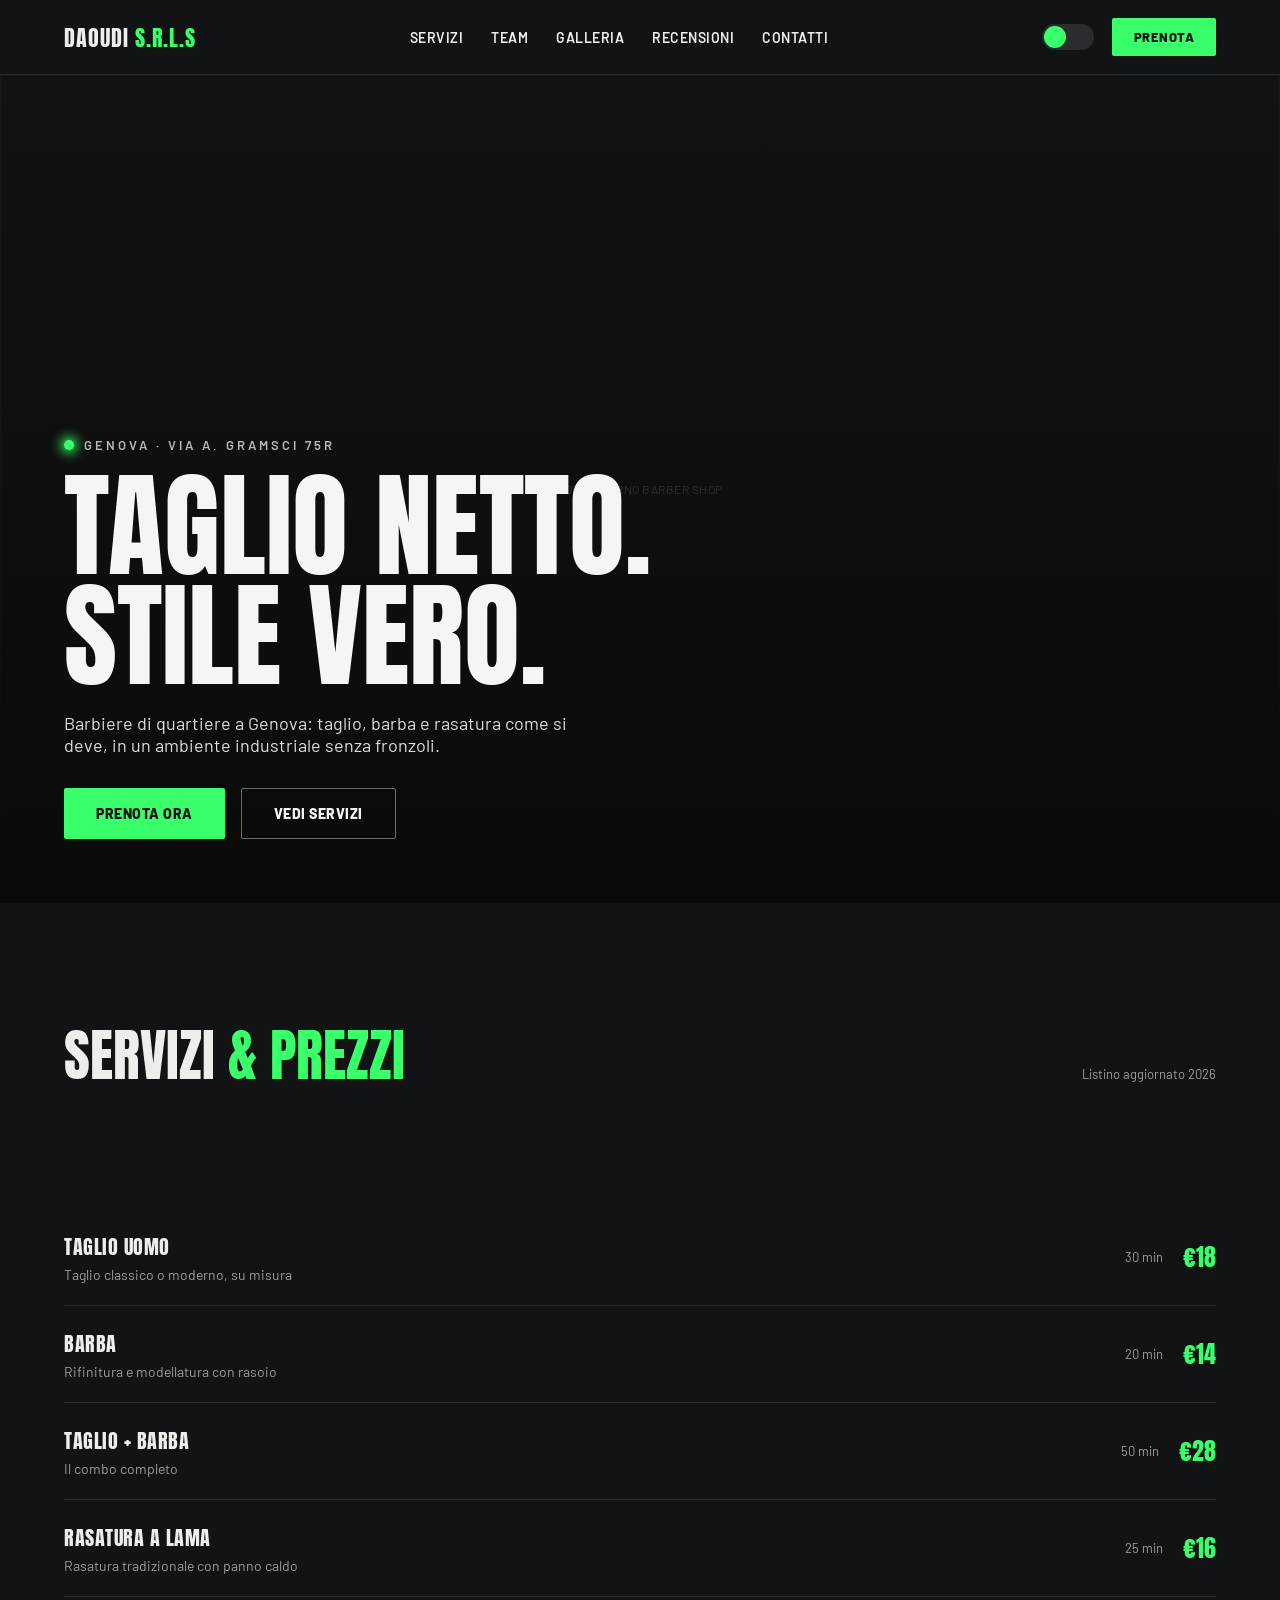
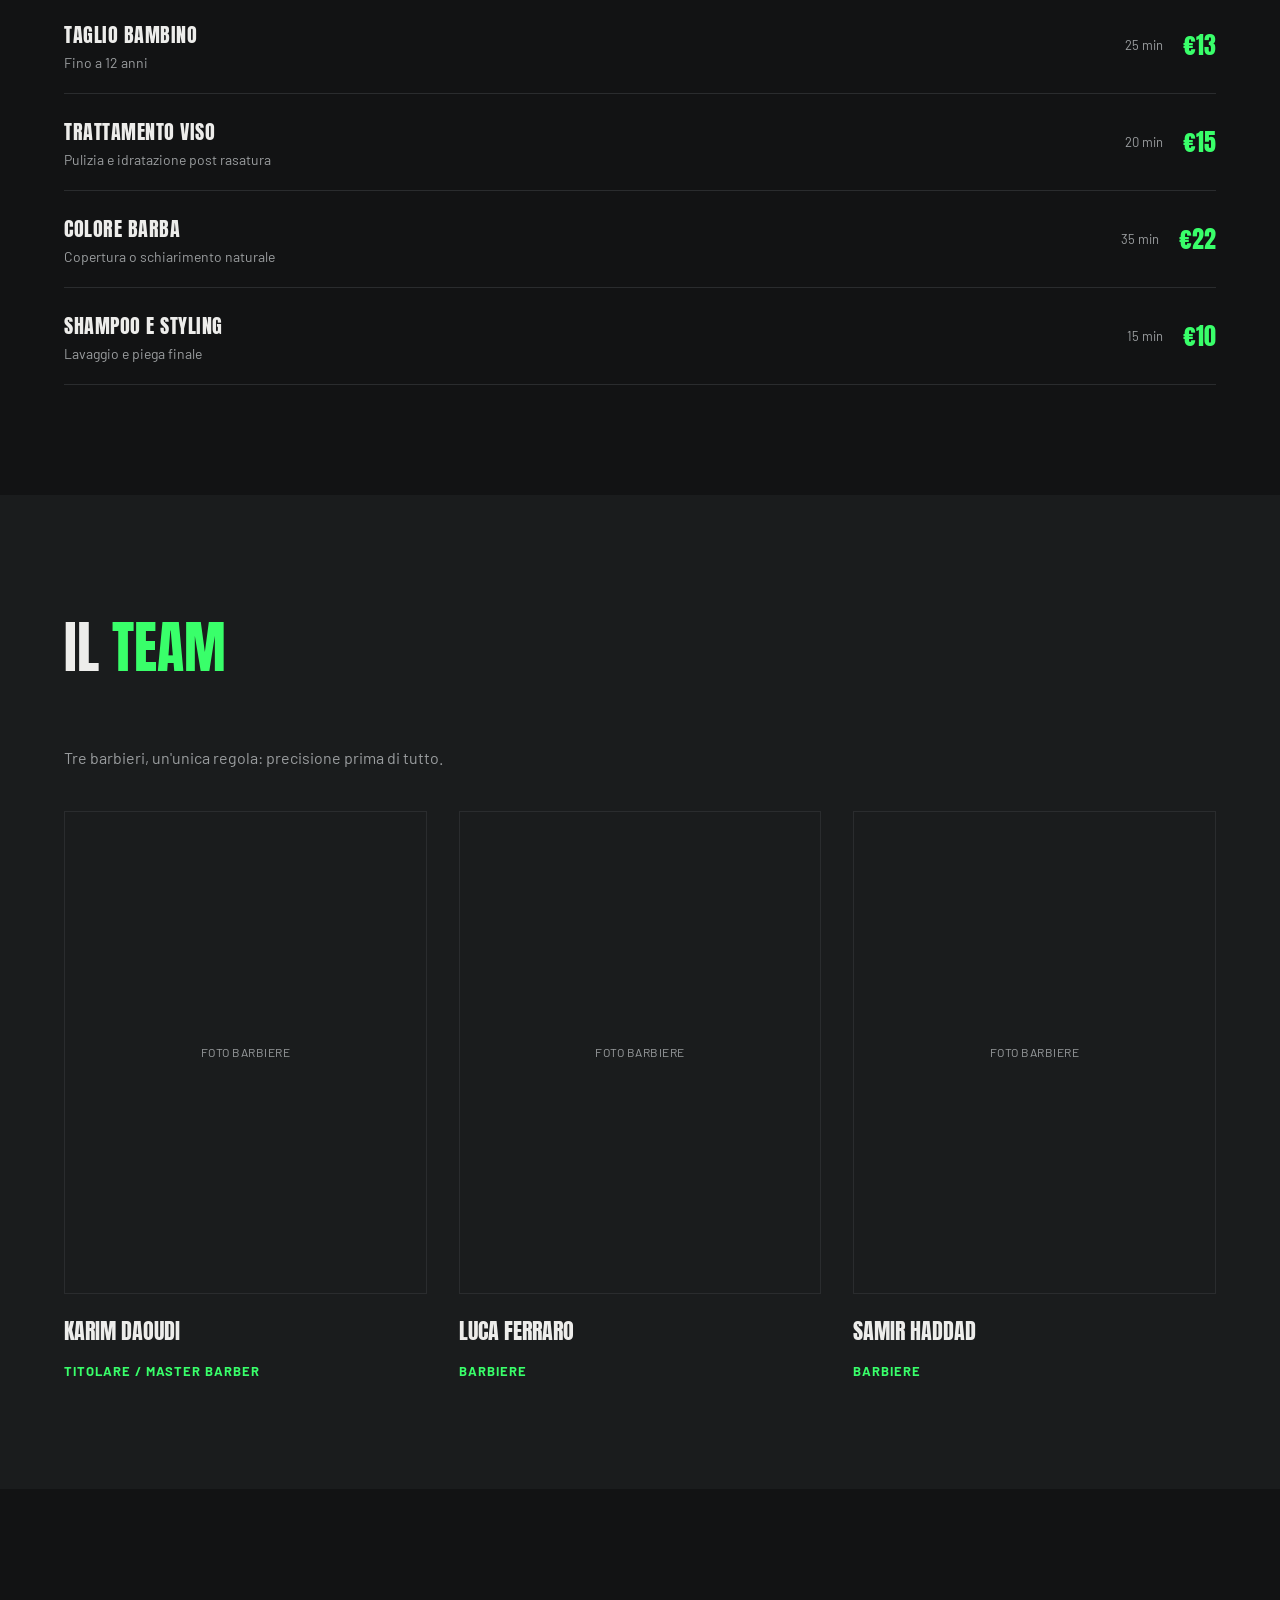
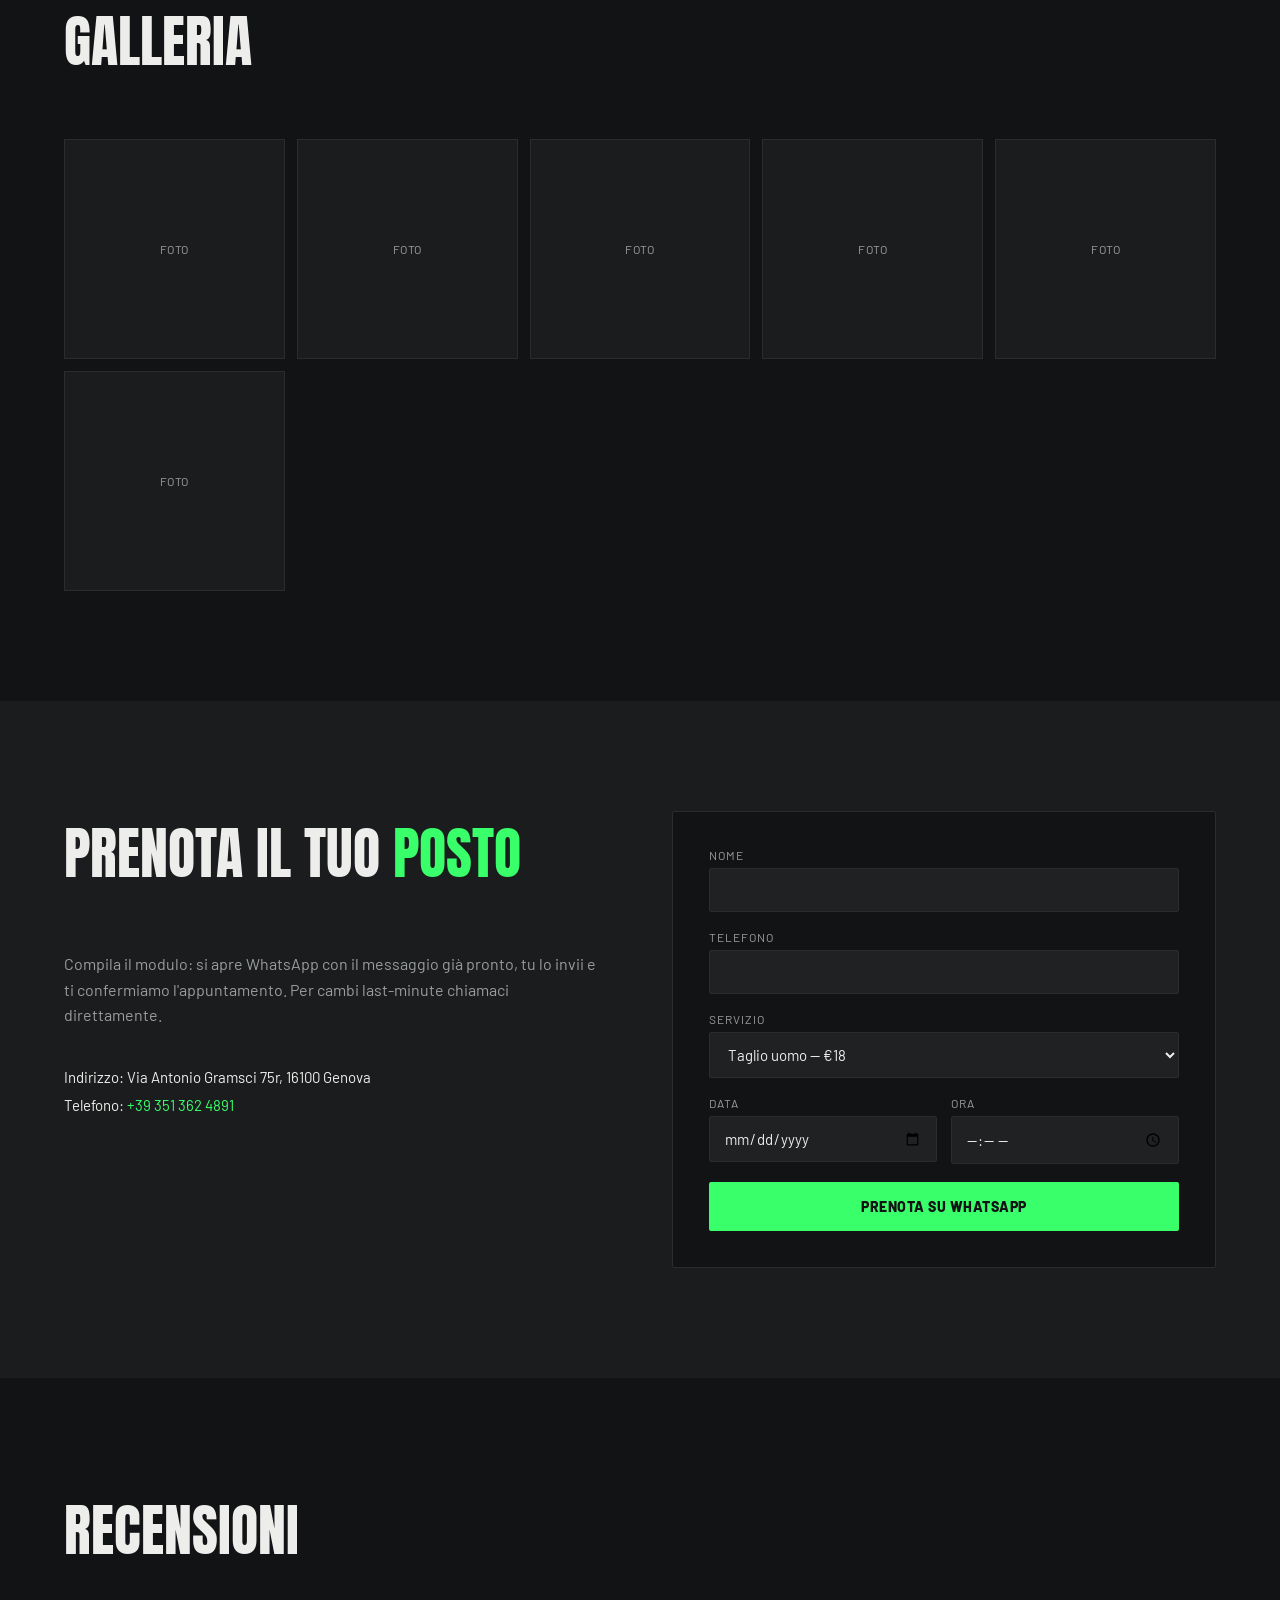
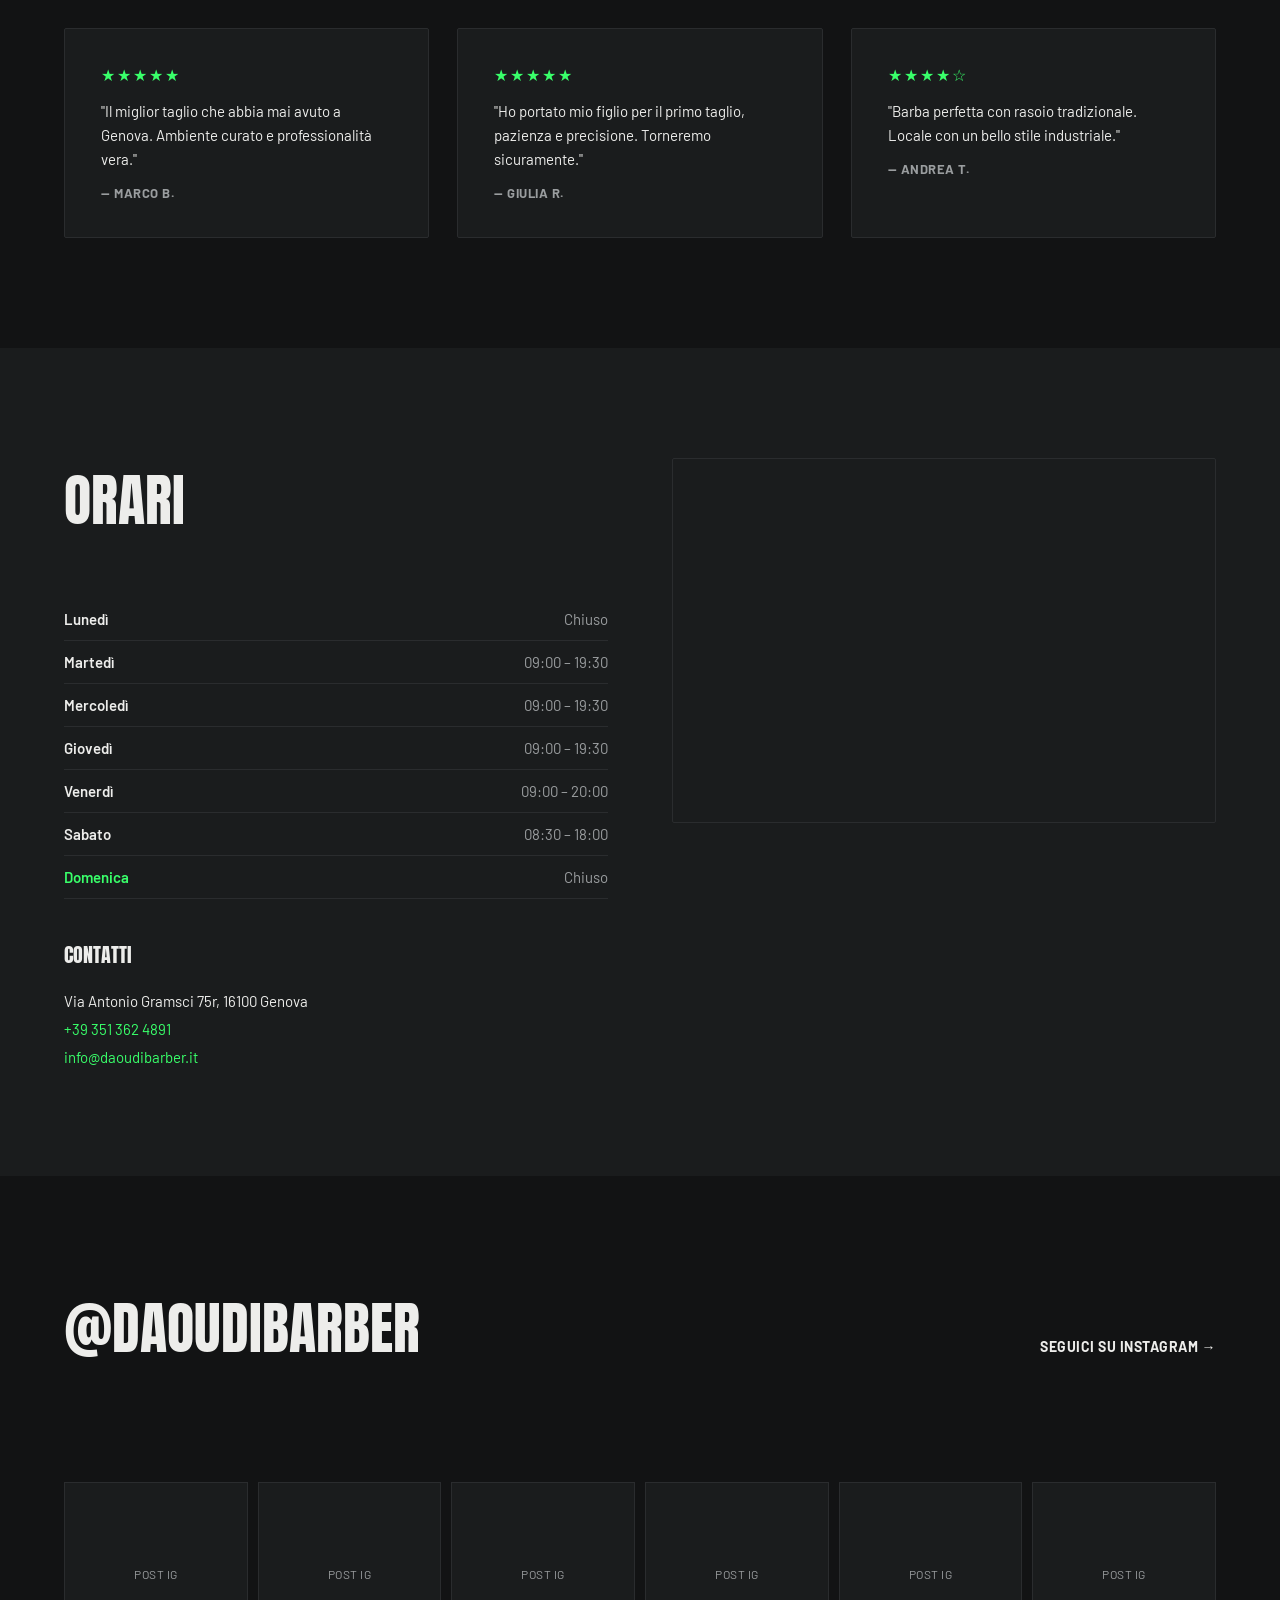
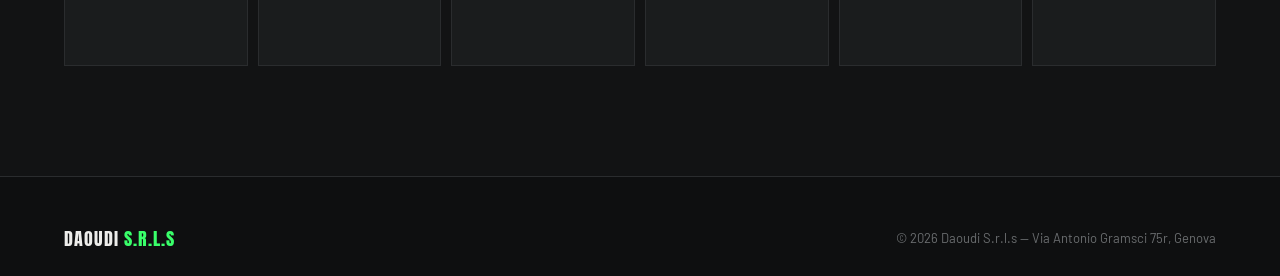
==== index.html @ 2a764360 "Initial commit: sito Daoudi Barber Shop Co-Authored-By: Claude Sonnet 5 <noreply@anthropic.com>" ====
<!DOCTYPE html>
<html lang="it" data-theme="dark">
<head>
  <meta charset="utf-8">
  <meta name="viewport" content="width=device-width, initial-scale=1">
  <title>Daoudi Barber Shop · Genova</title>
  <meta name="description" content="Barbiere a Genova, Via Antonio Gramsci 75r: taglio, barba e rasatura a lama. Prenota il tuo posto.">
  <link rel="preconnect" href="https://fonts.googleapis.com">
  <link rel="preconnect" href="https://fonts.gstatic.com" crossorigin>
  <link href="https://fonts.googleapis.com/css2?family=Anton&family=Barlow:wght@400;500;600;700;800&display=swap" rel="stylesheet">
  <link rel="stylesheet" href="style.css">
  <script>
    // Applica il tema salvato prima del render per evitare il flash
    try { var t = localStorage.getItem("daoudi-theme"); if (t) document.documentElement.dataset.theme = t; } catch (e) {}
  </script>
</head>
<body>

  <!-- NAV -->
  <header class="nav">
    <a href="#top" class="logo">DAOUDI <span>S.R.L.S</span></a>
    <nav class="nav-links" id="nav-links">
      <a href="#servizi">Servizi</a>
      <a href="#team">Team</a>
      <a href="#galleria">Galleria</a>
      <a href="#recensioni">Recensioni</a>
      <a href="#contatti">Contatti</a>
    </nav>
    <div class="nav-actions">
      <button class="theme-toggle" id="theme-toggle" type="button" aria-label="Cambia tema" title="Cambia tema"><span></span></button>
      <a href="#prenota" class="btn btn-accent btn-sm">Prenota</a>
      <button class="burger" id="burger" type="button" aria-label="Apri menu" aria-expanded="false"><span></span><span></span><span></span></button>
    </div>
  </header>

  <!-- HERO -->
  <section class="hero" id="top">
    <div class="ph hero-bg" data-label="Foto interno barber shop"><img src="img/hero.jpg" alt="Interno del barber shop" onerror="this.remove()"></div>
    <div class="hero-shade"></div>
    <div class="hero-content">
      <div class="hero-kicker"><i class="dot"></i><span>Genova · Via A. Gramsci 75r</span></div>
      <h1>Taglio netto.<br>Stile vero.</h1>
      <p>Barbiere di quartiere a Genova: taglio, barba e rasatura come si deve, in un ambiente industriale senza fronzoli.</p>
      <div class="hero-cta">
        <a href="#prenota" class="btn btn-accent">Prenota ora</a>
        <a href="#servizi" class="btn btn-ghost">Vedi servizi</a>
      </div>
    </div>
  </section>

  <!-- SERVIZI -->
  <section id="servizi" class="section">
    <div class="section-head">
      <h2>Servizi <span>&amp; Prezzi</span></h2>
      <span class="muted small">Listino aggiornato 2026</span>
    </div>
    <ul class="services" id="services">
      <li><div><h3>Taglio uomo</h3><p>Taglio classico o moderno, su misura</p></div><div class="svc-meta"><span>30 min</span><strong>€18</strong></div></li>
      <li><div><h3>Barba</h3><p>Rifinitura e modellatura con rasoio</p></div><div class="svc-meta"><span>20 min</span><strong>€14</strong></div></li>
      <li><div><h3>Taglio + Barba</h3><p>Il combo completo</p></div><div class="svc-meta"><span>50 min</span><strong>€28</strong></div></li>
      <li><div><h3>Rasatura a lama</h3><p>Rasatura tradizionale con panno caldo</p></div><div class="svc-meta"><span>25 min</span><strong>€16</strong></div></li>
      <li><div><h3>Taglio bambino</h3><p>Fino a 12 anni</p></div><div class="svc-meta"><span>25 min</span><strong>€13</strong></div></li>
      <li><div><h3>Trattamento viso</h3><p>Pulizia e idratazione post rasatura</p></div><div class="svc-meta"><span>20 min</span><strong>€15</strong></div></li>
      <li><div><h3>Colore barba</h3><p>Copertura o schiarimento naturale</p></div><div class="svc-meta"><span>35 min</span><strong>€22</strong></div></li>
      <li><div><h3>Shampoo e styling</h3><p>Lavaggio e piega finale</p></div><div class="svc-meta"><span>15 min</span><strong>€10</strong></div></li>
    </ul>
  </section>

  <!-- TEAM -->
  <section id="team" class="section alt">
    <h2>Il <span>Team</span></h2>
    <p class="lead">Tre barbieri, un'unica regola: precisione prima di tutto.</p>
    <div class="team">
      <article>
        <div class="ph portrait" data-label="Foto barbiere"><img src="img/team-1.jpg" alt="Karim Daoudi" onerror="this.remove()"></div>
        <h3>Karim Daoudi</h3><span class="role">Titolare / Master Barber</span>
      </article>
      <article>
        <div class="ph portrait" data-label="Foto barbiere"><img src="img/team-2.jpg" alt="Luca Ferraro" onerror="this.remove()"></div>
        <h3>Luca Ferraro</h3><span class="role">Barbiere</span>
      </article>
      <article>
        <div class="ph portrait" data-label="Foto barbiere"><img src="img/team-3.jpg" alt="Samir Haddad" onerror="this.remove()"></div>
        <h3>Samir Haddad</h3><span class="role">Barbiere</span>
      </article>
    </div>
  </section>

  <!-- GALLERIA -->
  <section id="galleria" class="section">
    <h2>Galleria</h2>
    <div class="gallery">
      <div class="ph" data-label="Foto"><img src="img/gal-1.jpg" alt="" loading="lazy" onerror="this.remove()"></div>
      <div class="ph" data-label="Foto"><img src="img/gal-2.jpg" alt="" loading="lazy" onerror="this.remove()"></div>
      <div class="ph" data-label="Foto"><img src="img/gal-3.jpg" alt="" loading="lazy" onerror="this.remove()"></div>
      <div class="ph" data-label="Foto"><img src="img/gal-4.jpg" alt="" loading="lazy" onerror="this.remove()"></div>
      <div class="ph" data-label="Foto"><img src="img/gal-5.jpg" alt="" loading="lazy" onerror="this.remove()"></div>
      <div class="ph" data-label="Foto"><img src="img/gal-6.jpg" alt="" loading="lazy" onerror="this.remove()"></div>
    </div>
  </section>

  <!-- PRENOTAZIONE -->
  <section id="prenota" class="section alt">
    <div class="split">
      <div>
        <h2>Prenota il tuo <span>posto</span></h2>
        <p class="lead">Compila il modulo: si apre WhatsApp con il messaggio già pronto, tu lo invii e ti confermiamo l'appuntamento. Per cambi last-minute chiamaci direttamente.</p>
        <div class="contact-lines">
          <div>Indirizzo: Via Antonio Gramsci 75r, 16100 Genova</div>
          <div>Telefono: <a href="tel:+393513624891">+39 351 362 4891</a></div>
        </div>
      </div>
      <form class="card form" id="booking-form" novalidate>
        <label>Nome<input name="name" autocomplete="name" required></label>
        <label>Telefono<input name="phone" type="tel" autocomplete="tel" required></label>
        <label>Servizio
          <select name="service" id="service-select"></select>
        </label>
        <div class="row2">
          <label>Data<input name="date" type="date" required></label>
          <label>Ora<input name="time" type="time" min="08:30" max="20:00" step="900" required></label>
        </div>
        <p class="form-error" id="form-error" role="alert" hidden></p>
        <button type="submit" class="btn btn-accent">Prenota su WhatsApp</button>
      </form>
      <div class="card confirm" id="booking-done" hidden>
        <h3>Quasi fatto!</h3>
        <p id="booking-summary"></p>
        <button type="button" class="btn btn-ghost" id="booking-reset">Nuova prenotazione</button>
      </div>
    </div>
  </section>

  <!-- RECENSIONI -->
  <section id="recensioni" class="section">
    <h2>Recensioni</h2>
    <div class="reviews">
      <figure class="card">
        <div class="stars" aria-label="5 stelle su 5">★★★★★</div>
        <blockquote>"Il miglior taglio che abbia mai avuto a Genova. Ambiente curato e professionalità vera."</blockquote>
        <figcaption>— Marco B.</figcaption>
      </figure>
      <figure class="card">
        <div class="stars" aria-label="5 stelle su 5">★★★★★</div>
        <blockquote>"Ho portato mio figlio per il primo taglio, pazienza e precisione. Torneremo sicuramente."</blockquote>
        <figcaption>— Giulia R.</figcaption>
      </figure>
      <figure class="card">
        <div class="stars" aria-label="4 stelle su 5">★★★★☆</div>
        <blockquote>"Barba perfetta con rasoio tradizionale. Locale con un bello stile industriale."</blockquote>
        <figcaption>— Andrea T.</figcaption>
      </figure>
    </div>
  </section>

  <!-- ORARI E CONTATTI -->
  <section id="contatti" class="section alt split">
    <div>
      <h2>Orari</h2>
      <ul class="hours" id="hours">
        <li data-day="1"><span>Lunedì</span><span>Chiuso</span></li>
        <li data-day="2"><span>Martedì</span><span>09:00 – 19:30</span></li>
        <li data-day="3"><span>Mercoledì</span><span>09:00 – 19:30</span></li>
        <li data-day="4"><span>Giovedì</span><span>09:00 – 19:30</span></li>
        <li data-day="5"><span>Venerdì</span><span>09:00 – 20:00</span></li>
        <li data-day="6"><span>Sabato</span><span>08:30 – 18:00</span></li>
        <li data-day="0"><span>Domenica</span><span>Chiuso</span></li>
      </ul>
      <div class="contact-lines">
        <h3>Contatti</h3>
        <div>Via Antonio Gramsci 75r, 16100 Genova</div>
        <div><a href="tel:+393513624891">+39 351 362 4891</a></div>
        <div><a href="mailto:info@daoudibarber.it">info@daoudibarber.it</a></div>
      </div>
    </div>
    <div class="map">
      <iframe title="Mappa Daoudi Barber Shop" loading="lazy" referrerpolicy="no-referrer-when-downgrade"
        src="https://www.google.com/maps?q=Via+Antonio+Gramsci+75r,+16126+Genova&output=embed"></iframe>
    </div>
  </section>

  <!-- INSTAGRAM -->
  <section class="section">
    <div class="section-head">
      <h2>@daoudibarber</h2>
      <a href="https://www.instagram.com/daoudibarber/" target="_blank" rel="noopener" class="link-strong">Seguici su Instagram →</a>
    </div>
    <div class="ig">
      <div class="ph" data-label="Post IG"><img src="img/ig-1.jpg" alt="" loading="lazy" onerror="this.remove()"></div>
      <div class="ph" data-label="Post IG"><img src="img/ig-2.jpg" alt="" loading="lazy" onerror="this.remove()"></div>
      <div class="ph" data-label="Post IG"><img src="img/ig-3.jpg" alt="" loading="lazy" onerror="this.remove()"></div>
      <div class="ph" data-label="Post IG"><img src="img/ig-4.jpg" alt="" loading="lazy" onerror="this.remove()"></div>
      <div class="ph" data-label="Post IG"><img src="img/ig-5.jpg" alt="" loading="lazy" onerror="this.remove()"></div>
      <div class="ph" data-label="Post IG"><img src="img/ig-6.jpg" alt="" loading="lazy" onerror="this.remove()"></div>
    </div>
  </section>

  <!-- FOOTER -->
  <footer class="footer">
    <div class="logo">DAOUDI <span>S.R.L.S</span></div>
    <div class="small">© <span id="year">2026</span> Daoudi S.r.l.s — Via Antonio Gramsci 75r, Genova</div>
  </footer>

  <a href="#prenota" class="fab btn btn-accent" id="fab">Prenota</a>

  <script src="script.js"></script>
</body>
</html>
---- style.css ----
/* ===== Theme tokens ===== */
:root,
:root[data-theme="dark"] {
  --bg:#121314; --bg-alt:#1a1c1d; --text:#ededeb; --muted:#9a9d9f;
  --border:#2a2c2e; --input-bg:#1f2123;
  --accent:#39ff6a; --accent-text:#39ff6a; --accent-ink:#121314;
  --font-head:'Anton',sans-serif; --font-head-weight:400; --radius:2px;
  --hero-text:#f5f5f3; --hero-muted:#dcdcda;
}
:root[data-theme="light"] {
  --bg:#f2f1ee; --bg-alt:#e8e6e1; --text:#1c1d1e; --muted:#5c5f61;
  --border:#d6d3cd; --input-bg:#ffffff;
  --accent:#39ff6a; --accent-text:#1f8f41; --accent-ink:#ffffff;
}

* { box-sizing:border-box; }
html { scroll-behavior:smooth; }
body {
  margin:0; background:var(--bg); color:var(--text);
  font-family:'Barlow',sans-serif; transition:background .2s,color .2s;
}
a { color:var(--accent-text); text-decoration:none; }
a:hover { color:#7fffa8; }
h1,h2,h3 { font-family:var(--font-head); font-weight:var(--font-head-weight); text-transform:uppercase; margin:0; }
img { max-width:100%; display:block; }
input, textarea, select, button { font-family:'Barlow',sans-serif; }

.muted { color:var(--muted); }
.small { font-size:13px; }
.lead { color:var(--muted); font-size:16px; line-height:1.6; max-width:560px; margin:0 0 40px; }

@keyframes flicker { 0%,19%,21%,23%,25%,54%,56%,100% { opacity:1; } 20%,24%,55% { opacity:.4; } }

/* ===== Buttons ===== */
.btn {
  display:inline-flex; align-items:center; justify-content:center; gap:8px;
  font-weight:800; text-transform:uppercase; font-size:14px; letter-spacing:.5px;
  padding:16px 32px; border-radius:var(--radius); border:none; cursor:pointer;
  transition:transform .12s ease, opacity .12s ease;
}
.btn:active { transform:scale(.97); }
.btn-accent { background:var(--accent); color:var(--accent-ink); }
.btn-accent:hover { color:var(--accent-ink); opacity:.88; }
.btn-ghost { border:1px solid #6a6d6f; color:var(--hero-text); background:transparent; }
[data-theme="light"] .btn-ghost { color:var(--text); border-color:#9a9794; }
.btn-sm { padding:11px 22px; font-size:13px; }

/* ===== Placeholder image blocks ===== */
.ph {
  position:relative; width:100%; height:100%; background:var(--bg-alt);
  border:1px solid var(--border); overflow:hidden;
  display:flex; align-items:center; justify-content:center;
}
.ph::before {
  content:attr(data-label); color:var(--muted); font-size:12px;
  text-transform:uppercase; letter-spacing:.5px; text-align:center; padding:0 10px;
}
.ph img { position:absolute; inset:0; width:100%; height:100%; object-fit:cover; }
.ph img:not([src]), .ph img[src=""] { display:none; }

/* ===== Nav ===== */
.nav {
  position:sticky; top:0; z-index:50; display:flex; align-items:center;
  justify-content:space-between; gap:20px; padding:18px 5%;
  background:var(--bg); border-bottom:1px solid var(--border);
}
.logo { font-family:var(--font-head); font-weight:var(--font-head-weight); font-size:22px; letter-spacing:1px; color:var(--text); }
.logo span { color:var(--accent-text); }
.nav-links { display:flex; gap:28px; align-items:center; }
.nav-links a { color:var(--text); font-size:14px; font-weight:600; text-transform:uppercase; letter-spacing:.5px; }
.nav-actions { display:flex; align-items:center; gap:18px; }

.theme-toggle {
  width:52px; height:26px; border-radius:13px; background:var(--border);
  position:relative; border:none; cursor:pointer; padding:0; flex:none;
}
.theme-toggle span {
  position:absolute; top:2px; left:2px; width:22px; height:22px; border-radius:50%;
  background:var(--accent); transition:left .15s;
}
[data-theme="light"] .theme-toggle span { left:28px; }

.burger { display:none; flex-direction:column; justify-content:center; gap:5px; width:30px; height:30px; background:none; border:none; cursor:pointer; padding:0; }
.burger span { display:block; height:2px; background:var(--text); border-radius:1px; transition:transform .2s, opacity .2s; }

/* ===== Hero ===== */
.hero { position:relative; width:100%; height:92vh; min-height:560px; }
.hero-bg { position:absolute; inset:0; }
.hero-shade {
  position:absolute; inset:0; pointer-events:none;
  background:linear-gradient(180deg, rgba(10,10,10,.55) 0%, rgba(10,10,10,.85) 75%, rgba(10,10,10,1) 100%);
}
[data-theme="light"] .hero-shade {
  background:linear-gradient(180deg, rgba(20,20,18,.35) 0%, rgba(20,20,18,.75) 75%, rgba(20,20,18,.95) 100%);
}
.hero-content {
  position:absolute; inset:0; display:flex; flex-direction:column; justify-content:flex-end;
  padding:0 5% 64px;
}
.hero-kicker { display:flex; align-items:center; gap:10px; margin-bottom:18px; }
.hero-kicker .dot { width:10px; height:10px; background:var(--accent); border-radius:50%; box-shadow:0 0 12px 3px var(--accent); }
.hero-kicker span { text-transform:uppercase; letter-spacing:3px; font-size:13px; color:#b8bab9; font-weight:600; }
.hero h1 {
  font-size:clamp(40px,9vw,120px); line-height:.95; color:var(--hero-text);
  animation:flicker 6s infinite; max-width:900px;
}
.hero p { max-width:520px; font-size:18px; color:var(--hero-muted); margin:22px 0 0; }
.hero-cta { display:flex; gap:16px; margin-top:32px; flex-wrap:wrap; }

/* ===== Sections ===== */
.section { padding:110px 5%; background:var(--bg); }
.section.alt { background:var(--bg-alt); }
.section-head { display:flex; align-items:baseline; justify-content:space-between; flex-wrap:wrap; gap:16px; margin-bottom:56px; }
.section h2 { font-size:clamp(32px,5vw,56px); margin:0 0 56px; }
.section h2 span, .section-head h2 span { color:var(--accent-text); }

/* ===== Services ===== */
.services { list-style:none; margin:0; padding:0; }
.services li { display:flex; align-items:center; justify-content:space-between; gap:20px; padding:22px 0; border-bottom:1px solid var(--border); }
.services h3 { font-size:20px; letter-spacing:.5px; margin:0 0 4px; }
.services p { color:var(--muted); font-size:14px; margin:0; }
.svc-meta { display:flex; align-items:center; gap:20px; white-space:nowrap; }
.svc-meta span { color:var(--muted); font-size:13px; }
.svc-meta strong { font-family:var(--font-head); font-weight:var(--font-head-weight); font-size:24px; color:var(--accent-text); }

/* ===== Team ===== */
.team { display:grid; grid-template-columns:repeat(auto-fit,minmax(240px,1fr)); gap:32px; }
.team article { display:flex; flex-direction:column; gap:16px; }
.portrait { aspect-ratio:3/4; }
.team h3 { font-size:22px; margin-top:4px; }
.role { color:var(--accent-text); font-size:13px; text-transform:uppercase; letter-spacing:1px; font-weight:700; }

/* ===== Gallery / Instagram ===== */
.gallery { display:grid; grid-template-columns:repeat(auto-fit,minmax(200px,1fr)); grid-auto-rows:220px; gap:12px; }
.ig { display:grid; grid-template-columns:repeat(auto-fit,minmax(130px,1fr)); gap:10px; }
.ig .ph { aspect-ratio:1/1; }
.link-strong { font-size:14px; font-weight:700; text-transform:uppercase; letter-spacing:.5px; color:var(--text); }
.link-strong:hover { color:var(--accent-text); }

/* ===== Booking / split layout ===== */
.split { display:grid; grid-template-columns:repeat(auto-fit,minmax(300px,1fr)); gap:64px; align-items:start; }
.card { background:var(--bg); padding:36px; border:1px solid var(--border); border-radius:var(--radius); }
.form { display:flex; flex-direction:column; gap:18px; }
.form label { display:flex; flex-direction:column; gap:6px; font-size:12px; text-transform:uppercase; letter-spacing:1px; color:var(--muted); }
.form input, .form select {
  background:var(--input-bg); border:1px solid var(--border); color:var(--text);
  padding:12px 14px; border-radius:var(--radius); font-size:15px;
}
.row2 { display:grid; grid-template-columns:1fr 1fr; gap:14px; }
.form-error { color:#ff6a6a; font-size:13px; margin:0; }
.confirm h3 { font-size:26px; color:var(--accent-text); margin-bottom:14px; }
.confirm p { color:var(--text); font-size:15px; line-height:1.6; margin:0 0 20px; }
.contact-lines { margin-top:40px; display:flex; flex-direction:column; gap:10px; font-size:15px; }
.contact-lines h3 { font-size:20px; margin-bottom:12px; }

/* ===== Reviews ===== */
.reviews { display:grid; grid-template-columns:repeat(auto-fit,minmax(280px,1fr)); gap:28px; }
.reviews .card { background:var(--bg-alt); display:flex; flex-direction:column; gap:14px; margin:0; }
.stars { color:var(--accent-text); font-size:16px; letter-spacing:2px; }
.reviews blockquote { color:var(--text); font-size:15px; line-height:1.6; margin:0; }
.reviews figcaption { font-size:13px; font-weight:700; text-transform:uppercase; letter-spacing:.5px; color:var(--muted); }

/* ===== Hours / map ===== */
.hours { list-style:none; margin:0 0 36px; padding:0; }
.hours li { display:flex; justify-content:space-between; align-items:center; padding:12px 0; border-bottom:1px solid var(--border); font-size:15px; gap:14px; }
.hours li > span:first-child { font-weight:600; white-space:nowrap; }
.hours li > span:last-child { color:var(--muted); }
.hours li.today { color:var(--accent-text); }
.hours li.today > span:first-child { color:var(--accent-text); }
.map { min-height:360px; border:1px solid var(--border); border-radius:var(--radius); overflow:hidden; }
.map iframe { width:100%; height:100%; min-height:360px; border:0; filter: var(--map-filter, none); }
[data-theme="dark"] .map iframe { filter:invert(0.92) hue-rotate(180deg) brightness(0.95) contrast(0.9); }

/* ===== Footer ===== */
.footer {
  padding:48px 5% 24px; background:#0e0f10; border-top:1px solid #2a2c2e;
  display:flex; justify-content:space-between; flex-wrap:wrap; gap:16px; align-items:center;
}
.footer .logo { color:#ededeb; font-size:18px; }
.footer .logo span { color:var(--accent); }
.footer .small { color:#6a6d6f; }

/* ===== Floating CTA (mobile) ===== */
.fab { position:fixed; right:18px; bottom:18px; z-index:60; display:none; padding:14px 22px; box-shadow:0 8px 24px rgba(0,0,0,.35); }

/* ===== Responsive ===== */
@media (max-width:860px) {
  .nav-links {
    position:fixed; top:64px; left:0; right:0; background:var(--bg);
    border-bottom:1px solid var(--border); flex-direction:column; align-items:flex-start;
    gap:0; padding:8px 5% 16px; transform:translateY(-8px); opacity:0; pointer-events:none;
    transition:opacity .15s ease, transform .15s ease;
  }
  .nav-links a { padding:12px 0; width:100%; }
  .nav-links.open { opacity:1; transform:translateY(0); pointer-events:auto; }
  .burger { display:flex; }
  .nav-actions .btn-sm { display:none; }
  .fab { display:inline-flex; }
}
@media (max-width:640px) {
  .row2 { grid-template-columns:1fr; }
  .section { padding:72px 6%; }
  .hero { height:86vh; }
}
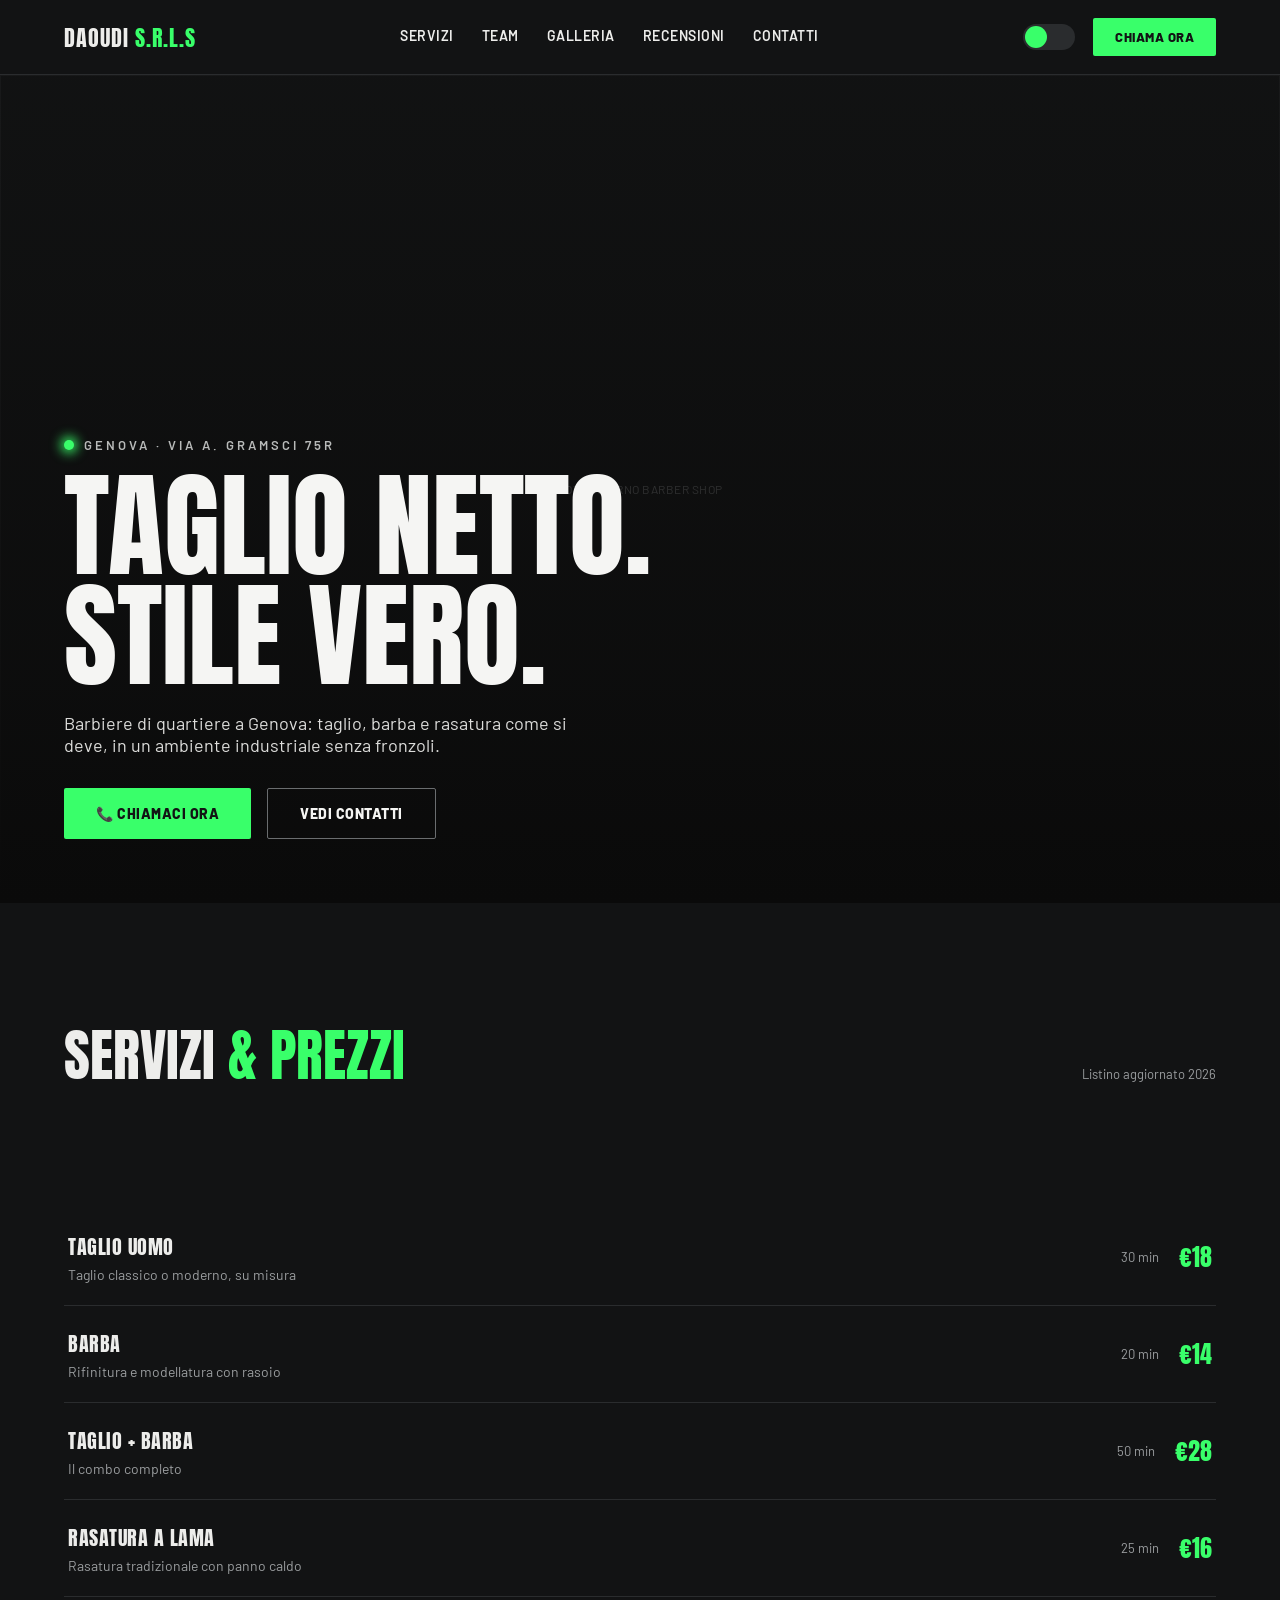
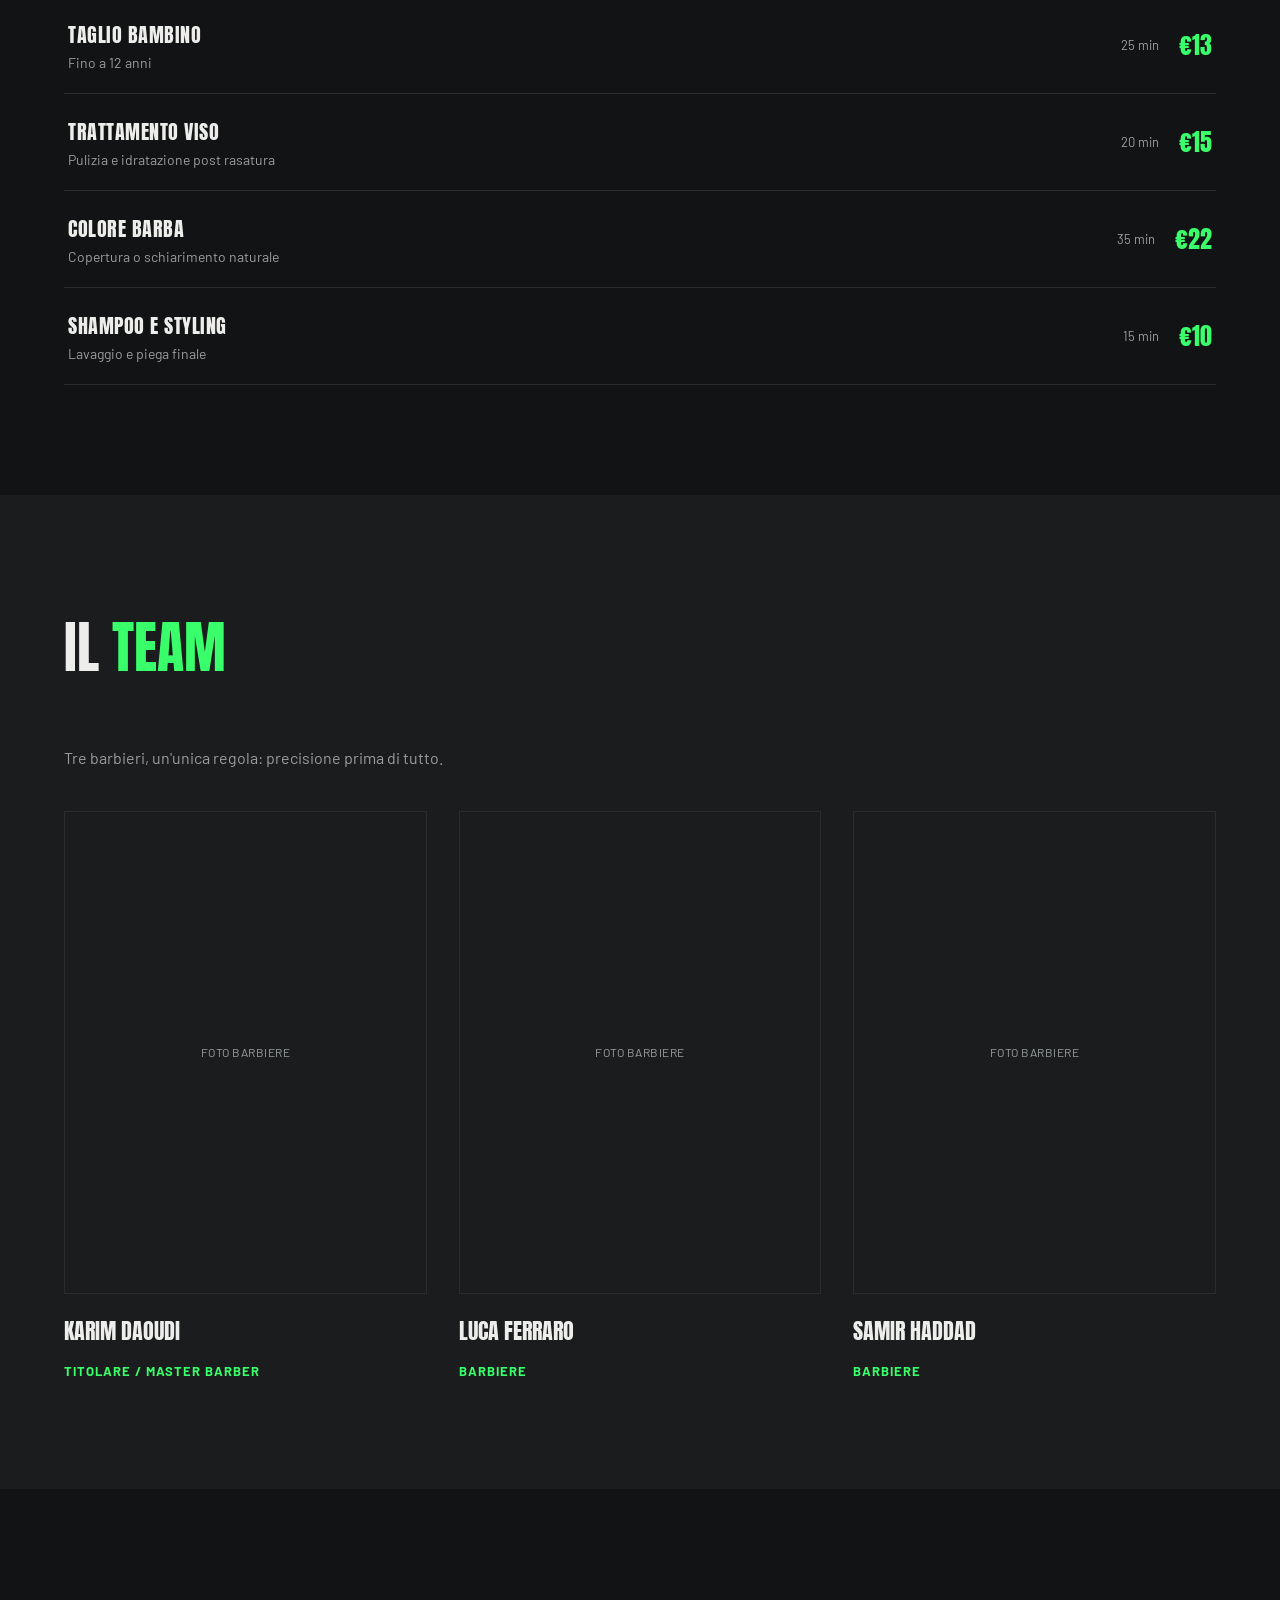
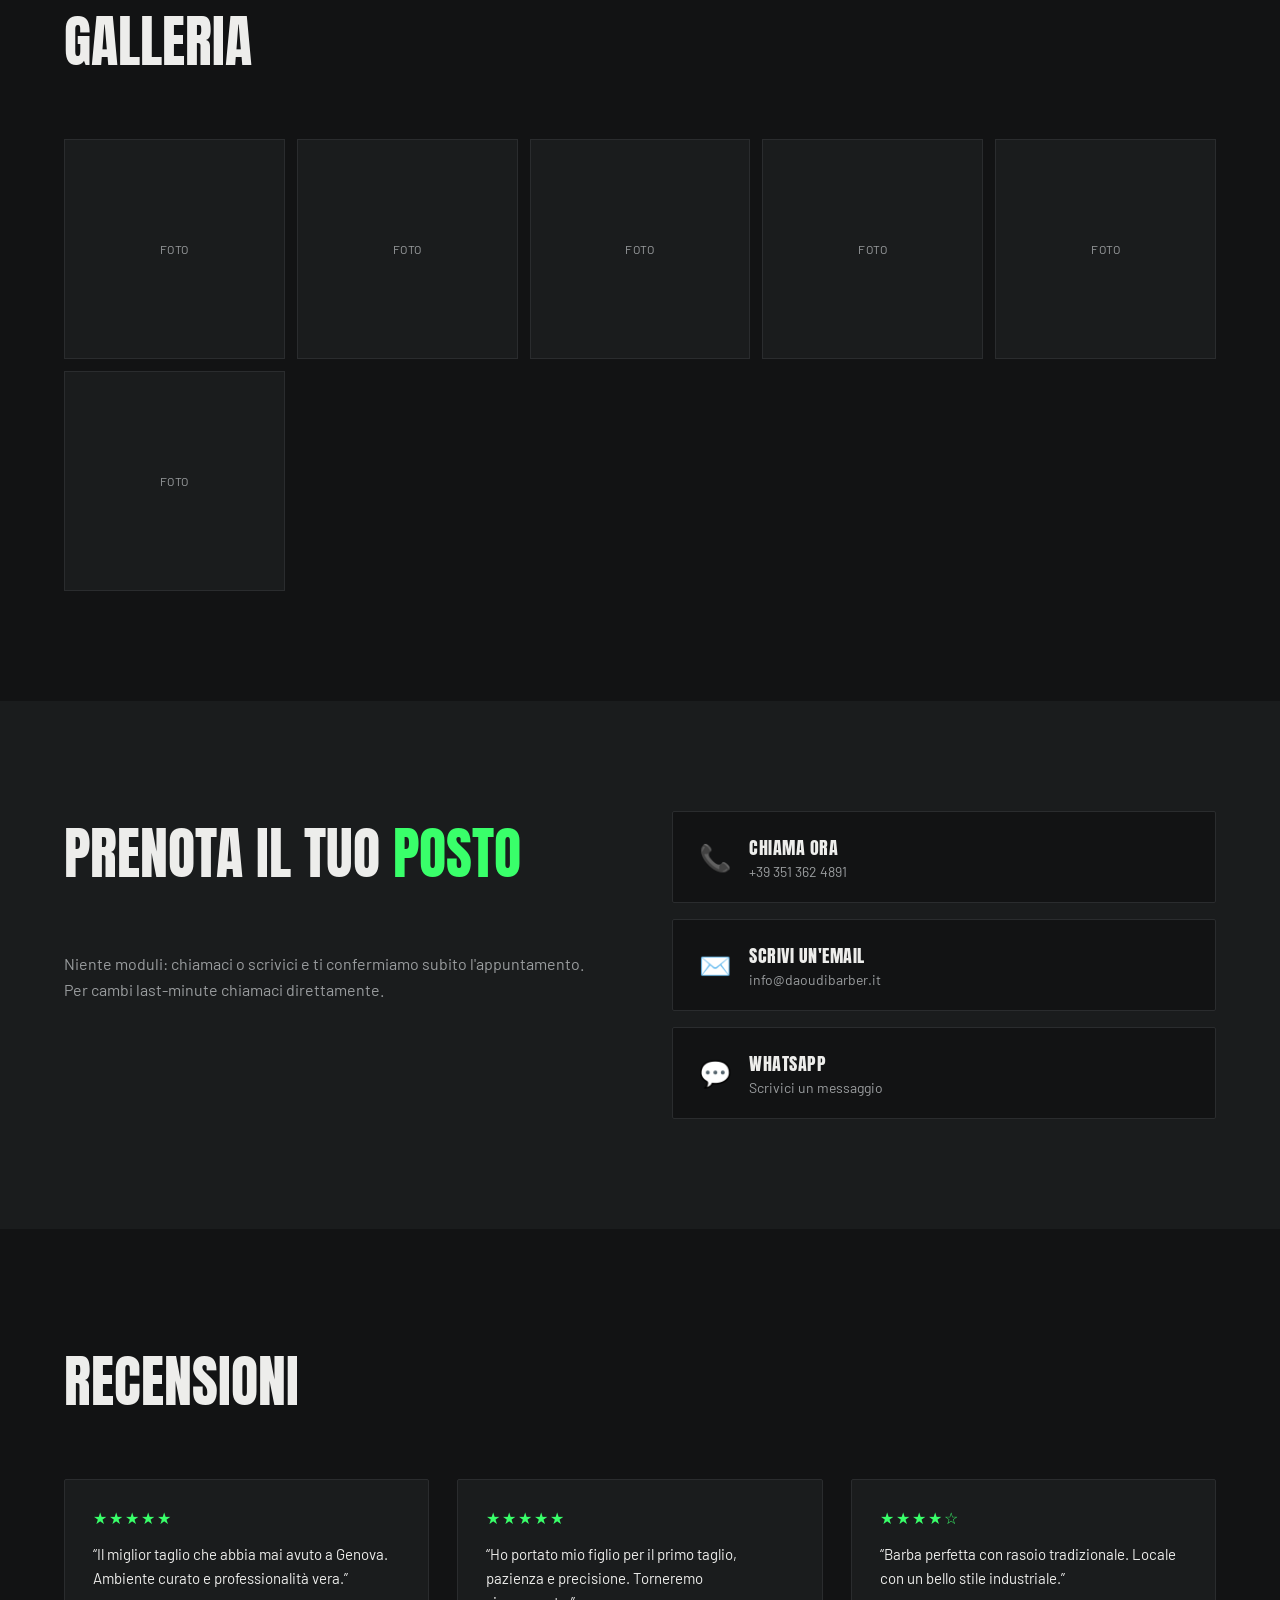
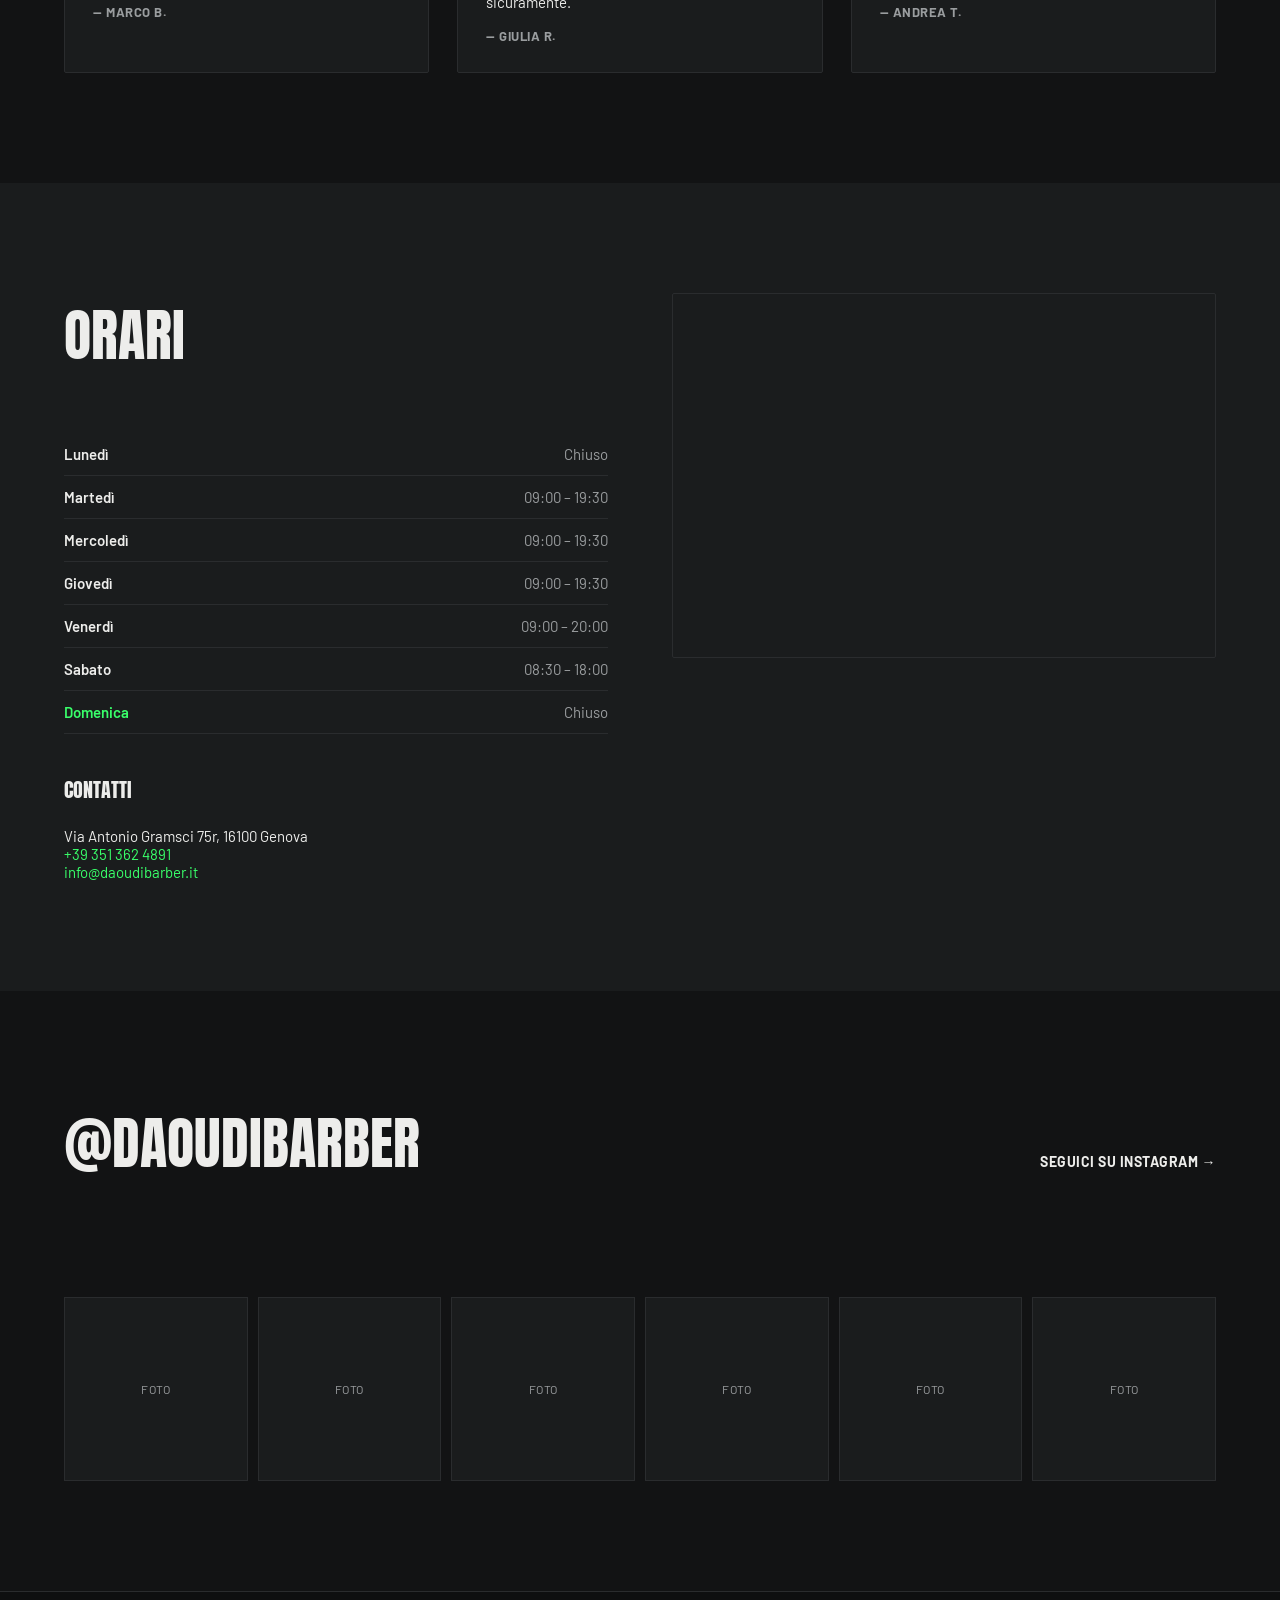
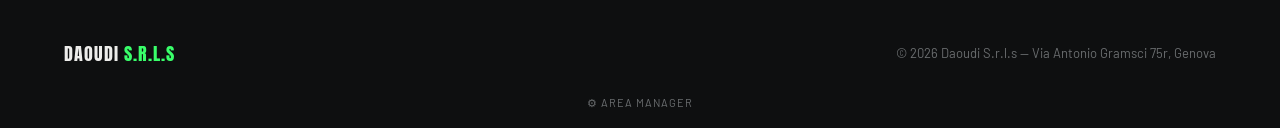
==== commit b9f2e433: "Rimuovi form prenotazione, aggiungi contatti diretti, animazioni e area manager - Rimossa la sezione" ====
--- a/index.html
+++ b/index.html
@@ -4,17 +4,22 @@
   <meta charset="utf-8">
   <meta name="viewport" content="width=device-width, initial-scale=1">
   <title>Daoudi Barber Shop · Genova</title>
-  <meta name="description" content="Barbiere a Genova, Via Antonio Gramsci 75r: taglio, barba e rasatura a lama. Prenota il tuo posto.">
+  <meta name="description" content="Barbiere a Genova, Via Antonio Gramsci 75r: taglio, barba e rasatura a lama. Chiamaci o scrivici per il tuo appuntamento.">
   <link rel="preconnect" href="https://fonts.googleapis.com">
   <link rel="preconnect" href="https://fonts.gstatic.com" crossorigin>
   <link href="https://fonts.googleapis.com/css2?family=Anton&family=Barlow:wght@400;500;600;700;800&display=swap" rel="stylesheet">
   <link rel="stylesheet" href="style.css">
   <script>
-    // Applica il tema salvato prima del render per evitare il flash
     try { var t = localStorage.getItem("daoudi-theme"); if (t) document.documentElement.dataset.theme = t; } catch (e) {}
   </script>
 </head>
 <body>
+
+  <!-- BANNER MODALITÀ MANAGER -->
+  <div class="admin-banner" id="admin-banner" hidden>
+    <span>Modalità manager attiva — modifica prezzi, testi, team, recensioni e foto</span>
+    <button type="button" class="btn btn-ghost btn-sm" id="admin-exit">Esci</button>
+  </div>
 
   <!-- NAV -->
   <header class="nav">
@@ -28,152 +33,110 @@
     </nav>
     <div class="nav-actions">
       <button class="theme-toggle" id="theme-toggle" type="button" aria-label="Cambia tema" title="Cambia tema"><span></span></button>
-      <a href="#prenota" class="btn btn-accent btn-sm">Prenota</a>
+      <a href="tel:+393513624891" class="btn btn-accent btn-sm" id="nav-call">Chiama ora</a>
       <button class="burger" id="burger" type="button" aria-label="Apri menu" aria-expanded="false"><span></span><span></span><span></span></button>
     </div>
   </header>
 
   <!-- HERO -->
   <section class="hero" id="top">
-    <div class="ph hero-bg" data-label="Foto interno barber shop"><img src="img/hero.jpg" alt="Interno del barber shop" onerror="this.remove()"></div>
+    <div class="ph hero-bg" data-label="Foto interno barber shop" id="hero-bg-ph"><img src="img/hero.jpg" alt="Interno del barber shop" id="hero-bg-img" onerror="this.remove()"></div>
     <div class="hero-shade"></div>
     <div class="hero-content">
-      <div class="hero-kicker"><i class="dot"></i><span>Genova · Via A. Gramsci 75r</span></div>
-      <h1>Taglio netto.<br>Stile vero.</h1>
-      <p>Barbiere di quartiere a Genova: taglio, barba e rasatura come si deve, in un ambiente industriale senza fronzoli.</p>
-      <div class="hero-cta">
-        <a href="#prenota" class="btn btn-accent">Prenota ora</a>
-        <a href="#servizi" class="btn btn-ghost">Vedi servizi</a>
+      <div class="hero-kicker reveal"><i class="dot"></i><span>Genova · Via A. Gramsci 75r</span></div>
+      <h1 class="reveal" id="hero-title">Taglio netto.<br>Stile vero.</h1>
+      <p class="reveal" id="hero-subtitle">Barbiere di quartiere a Genova: taglio, barba e rasatura come si deve, in un ambiente industriale senza fronzoli.</p>
+      <div class="hero-cta reveal">
+        <a href="tel:+393513624891" class="btn btn-accent">📞 Chiamaci ora</a>
+        <a href="#contatti" class="btn btn-ghost">Vedi contatti</a>
       </div>
     </div>
   </section>
 
   <!-- SERVIZI -->
   <section id="servizi" class="section">
-    <div class="section-head">
+    <div class="section-head reveal">
       <h2>Servizi <span>&amp; Prezzi</span></h2>
       <span class="muted small">Listino aggiornato 2026</span>
     </div>
-    <ul class="services" id="services">
-      <li><div><h3>Taglio uomo</h3><p>Taglio classico o moderno, su misura</p></div><div class="svc-meta"><span>30 min</span><strong>€18</strong></div></li>
-      <li><div><h3>Barba</h3><p>Rifinitura e modellatura con rasoio</p></div><div class="svc-meta"><span>20 min</span><strong>€14</strong></div></li>
-      <li><div><h3>Taglio + Barba</h3><p>Il combo completo</p></div><div class="svc-meta"><span>50 min</span><strong>€28</strong></div></li>
-      <li><div><h3>Rasatura a lama</h3><p>Rasatura tradizionale con panno caldo</p></div><div class="svc-meta"><span>25 min</span><strong>€16</strong></div></li>
-      <li><div><h3>Taglio bambino</h3><p>Fino a 12 anni</p></div><div class="svc-meta"><span>25 min</span><strong>€13</strong></div></li>
-      <li><div><h3>Trattamento viso</h3><p>Pulizia e idratazione post rasatura</p></div><div class="svc-meta"><span>20 min</span><strong>€15</strong></div></li>
-      <li><div><h3>Colore barba</h3><p>Copertura o schiarimento naturale</p></div><div class="svc-meta"><span>35 min</span><strong>€22</strong></div></li>
-      <li><div><h3>Shampoo e styling</h3><p>Lavaggio e piega finale</p></div><div class="svc-meta"><span>15 min</span><strong>€10</strong></div></li>
-    </ul>
+    <ul class="services" id="services"></ul>
+    <div class="admin-only" data-admin hidden>
+      <button type="button" class="btn-dashed" id="add-service">+ Aggiungi servizio</button>
+    </div>
   </section>
 
   <!-- TEAM -->
   <section id="team" class="section alt">
-    <h2>Il <span>Team</span></h2>
-    <p class="lead">Tre barbieri, un'unica regola: precisione prima di tutto.</p>
-    <div class="team">
-      <article>
-        <div class="ph portrait" data-label="Foto barbiere"><img src="img/team-1.jpg" alt="Karim Daoudi" onerror="this.remove()"></div>
-        <h3>Karim Daoudi</h3><span class="role">Titolare / Master Barber</span>
-      </article>
-      <article>
-        <div class="ph portrait" data-label="Foto barbiere"><img src="img/team-2.jpg" alt="Luca Ferraro" onerror="this.remove()"></div>
-        <h3>Luca Ferraro</h3><span class="role">Barbiere</span>
-      </article>
-      <article>
-        <div class="ph portrait" data-label="Foto barbiere"><img src="img/team-3.jpg" alt="Samir Haddad" onerror="this.remove()"></div>
-        <h3>Samir Haddad</h3><span class="role">Barbiere</span>
-      </article>
+    <h2 class="reveal">Il <span>Team</span></h2>
+    <p class="lead reveal">Tre barbieri, un'unica regola: precisione prima di tutto.</p>
+    <div class="team" id="team-list"></div>
+    <div class="admin-only" data-admin hidden>
+      <button type="button" class="btn-dashed" id="add-team">+ Aggiungi barbiere</button>
     </div>
   </section>
 
   <!-- GALLERIA -->
   <section id="galleria" class="section">
-    <h2>Galleria</h2>
-    <div class="gallery">
-      <div class="ph" data-label="Foto"><img src="img/gal-1.jpg" alt="" loading="lazy" onerror="this.remove()"></div>
-      <div class="ph" data-label="Foto"><img src="img/gal-2.jpg" alt="" loading="lazy" onerror="this.remove()"></div>
-      <div class="ph" data-label="Foto"><img src="img/gal-3.jpg" alt="" loading="lazy" onerror="this.remove()"></div>
-      <div class="ph" data-label="Foto"><img src="img/gal-4.jpg" alt="" loading="lazy" onerror="this.remove()"></div>
-      <div class="ph" data-label="Foto"><img src="img/gal-5.jpg" alt="" loading="lazy" onerror="this.remove()"></div>
-      <div class="ph" data-label="Foto"><img src="img/gal-6.jpg" alt="" loading="lazy" onerror="this.remove()"></div>
+    <h2 class="reveal">Galleria</h2>
+    <div class="gallery" id="gallery-list"></div>
+    <div class="admin-only" data-admin hidden>
+      <button type="button" class="btn-dashed" id="add-gallery">+ Aggiungi foto</button>
     </div>
   </section>
 
-  <!-- PRENOTAZIONE -->
+  <!-- CONTATTACI / PRENOTA -->
   <section id="prenota" class="section alt">
     <div class="split">
-      <div>
+      <div class="reveal">
         <h2>Prenota il tuo <span>posto</span></h2>
-        <p class="lead">Compila il modulo: si apre WhatsApp con il messaggio già pronto, tu lo invii e ti confermiamo l'appuntamento. Per cambi last-minute chiamaci direttamente.</p>
-        <div class="contact-lines">
-          <div>Indirizzo: Via Antonio Gramsci 75r, 16100 Genova</div>
-          <div>Telefono: <a href="tel:+393513624891">+39 351 362 4891</a></div>
-        </div>
+        <p class="lead">Niente moduli: chiamaci o scrivici e ti confermiamo subito l'appuntamento. Per cambi last-minute chiamaci direttamente.</p>
       </div>
-      <form class="card form" id="booking-form" novalidate>
-        <label>Nome<input name="name" autocomplete="name" required></label>
-        <label>Telefono<input name="phone" type="tel" autocomplete="tel" required></label>
-        <label>Servizio
-          <select name="service" id="service-select"></select>
-        </label>
-        <div class="row2">
-          <label>Data<input name="date" type="date" required></label>
-          <label>Ora<input name="time" type="time" min="08:30" max="20:00" step="900" required></label>
-        </div>
-        <p class="form-error" id="form-error" role="alert" hidden></p>
-        <button type="submit" class="btn btn-accent">Prenota su WhatsApp</button>
-      </form>
-      <div class="card confirm" id="booking-done" hidden>
-        <h3>Quasi fatto!</h3>
-        <p id="booking-summary"></p>
-        <button type="button" class="btn btn-ghost" id="booking-reset">Nuova prenotazione</button>
+      <div class="contact-cta reveal">
+        <a class="contact-card" href="tel:+393513624891" id="cta-call">
+          <span class="contact-icon">📞</span>
+          <span><strong>Chiama ora</strong><em id="cta-call-num">+39 351 362 4891</em></span>
+        </a>
+        <a class="contact-card" href="mailto:info@daoudibarber.it" id="cta-email">
+          <span class="contact-icon">✉️</span>
+          <span><strong>Scrivi un'email</strong><em id="cta-email-addr">info@daoudibarber.it</em></span>
+        </a>
+        <a class="contact-card" href="https://wa.me/393513624891" target="_blank" rel="noopener" id="cta-whatsapp">
+          <span class="contact-icon">💬</span>
+          <span><strong>WhatsApp</strong><em>Scrivici un messaggio</em></span>
+        </a>
       </div>
     </div>
   </section>
 
   <!-- RECENSIONI -->
   <section id="recensioni" class="section">
-    <h2>Recensioni</h2>
-    <div class="reviews">
-      <figure class="card">
-        <div class="stars" aria-label="5 stelle su 5">★★★★★</div>
-        <blockquote>"Il miglior taglio che abbia mai avuto a Genova. Ambiente curato e professionalità vera."</blockquote>
-        <figcaption>— Marco B.</figcaption>
-      </figure>
-      <figure class="card">
-        <div class="stars" aria-label="5 stelle su 5">★★★★★</div>
-        <blockquote>"Ho portato mio figlio per il primo taglio, pazienza e precisione. Torneremo sicuramente."</blockquote>
-        <figcaption>— Giulia R.</figcaption>
-      </figure>
-      <figure class="card">
-        <div class="stars" aria-label="4 stelle su 5">★★★★☆</div>
-        <blockquote>"Barba perfetta con rasoio tradizionale. Locale con un bello stile industriale."</blockquote>
-        <figcaption>— Andrea T.</figcaption>
-      </figure>
+    <h2 class="reveal">Recensioni</h2>
+    <div class="reviews" id="reviews-list"></div>
+    <div class="admin-only" data-admin hidden>
+      <button type="button" class="btn-dashed" id="add-review">+ Aggiungi recensione</button>
     </div>
   </section>
 
   <!-- ORARI E CONTATTI -->
   <section id="contatti" class="section alt split">
-    <div>
+    <div class="reveal">
       <h2>Orari</h2>
-      <ul class="hours" id="hours">
-        <li data-day="1"><span>Lunedì</span><span>Chiuso</span></li>
-        <li data-day="2"><span>Martedì</span><span>09:00 – 19:30</span></li>
-        <li data-day="3"><span>Mercoledì</span><span>09:00 – 19:30</span></li>
-        <li data-day="4"><span>Giovedì</span><span>09:00 – 19:30</span></li>
-        <li data-day="5"><span>Venerdì</span><span>09:00 – 20:00</span></li>
-        <li data-day="6"><span>Sabato</span><span>08:30 – 18:00</span></li>
-        <li data-day="0"><span>Domenica</span><span>Chiuso</span></li>
-      </ul>
+      <ul class="hours" id="hours"></ul>
       <div class="contact-lines">
         <h3>Contatti</h3>
-        <div>Via Antonio Gramsci 75r, 16100 Genova</div>
-        <div><a href="tel:+393513624891">+39 351 362 4891</a></div>
-        <div><a href="mailto:info@daoudibarber.it">info@daoudibarber.it</a></div>
+        <div class="admin-only" data-admin hidden>
+          <input class="admin-input" id="in-address" placeholder="Indirizzo"/>
+          <input class="admin-input" id="in-phone" placeholder="Telefono"/>
+          <input class="admin-input" id="in-email" placeholder="Email"/>
+        </div>
+        <div class="admin-hide" data-public>
+          <div id="view-address"></div>
+          <div><a id="view-phone-link" href="#"></a></div>
+          <div><a id="view-email-link" href="#"></a></div>
+        </div>
       </div>
     </div>
-    <div class="map">
+    <div class="map reveal">
       <iframe title="Mappa Daoudi Barber Shop" loading="lazy" referrerpolicy="no-referrer-when-downgrade"
         src="https://www.google.com/maps?q=Via+Antonio+Gramsci+75r,+16126+Genova&output=embed"></iframe>
     </div>
@@ -181,17 +144,13 @@
 
   <!-- INSTAGRAM -->
   <section class="section">
-    <div class="section-head">
+    <div class="section-head reveal">
       <h2>@daoudibarber</h2>
       <a href="https://www.instagram.com/daoudibarber/" target="_blank" rel="noopener" class="link-strong">Seguici su Instagram →</a>
     </div>
-    <div class="ig">
-      <div class="ph" data-label="Post IG"><img src="img/ig-1.jpg" alt="" loading="lazy" onerror="this.remove()"></div>
-      <div class="ph" data-label="Post IG"><img src="img/ig-2.jpg" alt="" loading="lazy" onerror="this.remove()"></div>
-      <div class="ph" data-label="Post IG"><img src="img/ig-3.jpg" alt="" loading="lazy" onerror="this.remove()"></div>
-      <div class="ph" data-label="Post IG"><img src="img/ig-4.jpg" alt="" loading="lazy" onerror="this.remove()"></div>
-      <div class="ph" data-label="Post IG"><img src="img/ig-5.jpg" alt="" loading="lazy" onerror="this.remove()"></div>
-      <div class="ph" data-label="Post IG"><img src="img/ig-6.jpg" alt="" loading="lazy" onerror="this.remove()"></div>
+    <div class="ig" id="ig-list"></div>
+    <div class="admin-only" data-admin hidden>
+      <button type="button" class="btn-dashed" id="add-ig">+ Aggiungi post</button>
     </div>
   </section>
 
@@ -200,8 +159,25 @@
     <div class="logo">DAOUDI <span>S.R.L.S</span></div>
     <div class="small">© <span id="year">2026</span> Daoudi S.r.l.s — Via Antonio Gramsci 75r, Genova</div>
   </footer>
+  <div class="footer-admin-link">
+    <a href="#" id="admin-open">⚙ Area manager</a>
+  </div>
 
-  <a href="#prenota" class="fab btn btn-accent" id="fab">Prenota</a>
+  <a href="tel:+393513624891" class="fab btn btn-accent" id="fab">📞 Chiama</a>
+
+  <!-- LOGIN MANAGER -->
+  <div class="modal-overlay" id="admin-modal" hidden>
+    <div class="modal-box">
+      <h3>Area manager</h3>
+      <p class="muted small">Accesso riservato al titolare per modificare i contenuti del sito.</p>
+      <input type="password" id="admin-password" placeholder="Password" autocomplete="current-password"/>
+      <p class="form-error" id="admin-error" hidden>Password errata.</p>
+      <div class="modal-actions">
+        <button type="button" class="btn btn-ghost" id="admin-cancel">Annulla</button>
+        <button type="button" class="btn btn-accent" id="admin-login">Entra</button>
+      </div>
+    </div>
+  </div>
 
   <script src="script.js"></script>
 </body>
--- a/style.css
+++ b/style.css
@@ -6,18 +6,22 @@
   --accent:#39ff6a; --accent-text:#39ff6a; --accent-ink:#121314;
   --font-head:'Anton',sans-serif; --font-head-weight:400; --radius:2px;
   --hero-text:#f5f5f3; --hero-muted:#dcdcda;
+  --shadow: 0 10px 30px rgba(0,0,0,.35);
 }
 :root[data-theme="light"] {
   --bg:#f2f1ee; --bg-alt:#e8e6e1; --text:#1c1d1e; --muted:#5c5f61;
   --border:#d6d3cd; --input-bg:#ffffff;
   --accent:#39ff6a; --accent-text:#1f8f41; --accent-ink:#ffffff;
+  --shadow: 0 10px 30px rgba(0,0,0,.12);
 }
 
 * { box-sizing:border-box; }
+[hidden] { display:none !important; }
 html { scroll-behavior:smooth; }
 body {
   margin:0; background:var(--bg); color:var(--text);
-  font-family:'Barlow',sans-serif; transition:background .2s,color .2s;
+  font-family:'Barlow',sans-serif; transition:background .25s,color .25s;
+  overflow-x:hidden;
 }
 a { color:var(--accent-text); text-decoration:none; }
 a:hover { color:#7fffa8; }
@@ -30,33 +34,62 @@
 .lead { color:var(--muted); font-size:16px; line-height:1.6; max-width:560px; margin:0 0 40px; }
 
 @keyframes flicker { 0%,19%,21%,23%,25%,54%,56%,100% { opacity:1; } 20%,24%,55% { opacity:.4; } }
+@keyframes kenburns { from { transform:scale(1.08); } to { transform:scale(1); } }
+@keyframes fadeUp { from { opacity:0; transform:translateY(22px); } to { opacity:1; transform:translateY(0); } }
+@keyframes spin { to { transform:rotate(360deg); } }
+
+/* ===== Scroll reveal ===== */
+.reveal { opacity:0; transform:translateY(24px); transition:opacity .7s ease, transform .7s ease; }
+.reveal.visible { opacity:1; transform:translateY(0); }
 
 /* ===== Buttons ===== */
 .btn {
   display:inline-flex; align-items:center; justify-content:center; gap:8px;
   font-weight:800; text-transform:uppercase; font-size:14px; letter-spacing:.5px;
   padding:16px 32px; border-radius:var(--radius); border:none; cursor:pointer;
-  transition:transform .12s ease, opacity .12s ease;
-}
-.btn:active { transform:scale(.97); }
+  transition:transform .15s ease, opacity .15s ease, box-shadow .2s ease;
+  position:relative; overflow:hidden;
+}
+.btn:hover { transform:translateY(-2px); box-shadow:var(--shadow); }
+.btn:active { transform:scale(.97) translateY(0); }
 .btn-accent { background:var(--accent); color:var(--accent-ink); }
-.btn-accent:hover { color:var(--accent-ink); opacity:.88; }
+.btn-accent:hover { color:var(--accent-ink); opacity:.92; }
 .btn-ghost { border:1px solid #6a6d6f; color:var(--hero-text); background:transparent; }
 [data-theme="light"] .btn-ghost { color:var(--text); border-color:#9a9794; }
 .btn-sm { padding:11px 22px; font-size:13px; }
-
-/* ===== Placeholder image blocks ===== */
+.btn-dashed {
+  background:transparent; border:1px dashed var(--accent); color:var(--accent-text);
+  padding:12px 20px; border-radius:var(--radius); cursor:pointer; font-weight:700;
+  text-transform:uppercase; font-size:13px; margin-top:20px; transition:background .15s;
+}
+.btn-dashed:hover { background:color-mix(in srgb, var(--accent) 12%, transparent); }
+
+/* ===== Placeholder / photo blocks ===== */
 .ph {
   position:relative; width:100%; height:100%; background:var(--bg-alt);
   border:1px solid var(--border); overflow:hidden;
   display:flex; align-items:center; justify-content:center;
+  transition:transform .4s ease;
 }
 .ph::before {
   content:attr(data-label); color:var(--muted); font-size:12px;
   text-transform:uppercase; letter-spacing:.5px; text-align:center; padding:0 10px;
 }
-.ph img { position:absolute; inset:0; width:100%; height:100%; object-fit:cover; }
+.ph img { position:absolute; inset:0; width:100%; height:100%; object-fit:cover; transition:transform .5s ease; }
 .ph img:not([src]), .ph img[src=""] { display:none; }
+.gallery .ph:hover img, .ig .ph:hover img { transform:scale(1.07); }
+.hero-bg img { animation:kenburns 14s ease-out forwards; }
+
+.photo-edit-btn {
+  position:absolute; bottom:8px; right:8px; z-index:6; width:34px; height:34px; border-radius:50%;
+  background:var(--accent-ink); color:var(--accent); border:1px solid var(--accent);
+  cursor:pointer; font-size:14px; display:flex; align-items:center; justify-content:center;
+}
+.photo-remove-btn {
+  position:absolute; top:8px; right:8px; z-index:6; width:28px; height:28px; border-radius:50%;
+  background:var(--accent-ink); color:var(--accent); border:1px solid var(--accent);
+  cursor:pointer; font-size:13px; display:flex; align-items:center; justify-content:center;
+}
 
 /* ===== Nav ===== */
 .nav {
@@ -67,7 +100,15 @@
 .logo { font-family:var(--font-head); font-weight:var(--font-head-weight); font-size:22px; letter-spacing:1px; color:var(--text); }
 .logo span { color:var(--accent-text); }
 .nav-links { display:flex; gap:28px; align-items:center; }
-.nav-links a { color:var(--text); font-size:14px; font-weight:600; text-transform:uppercase; letter-spacing:.5px; }
+.nav-links a {
+  color:var(--text); font-size:14px; font-weight:600; text-transform:uppercase; letter-spacing:.5px;
+  position:relative; padding-bottom:3px;
+}
+.nav-links a::after {
+  content:""; position:absolute; left:0; bottom:0; width:0; height:2px; background:var(--accent);
+  transition:width .2s ease;
+}
+.nav-links a:hover::after { width:100%; }
 .nav-actions { display:flex; align-items:center; gap:18px; }
 
 .theme-toggle {
@@ -76,7 +117,7 @@
 }
 .theme-toggle span {
   position:absolute; top:2px; left:2px; width:22px; height:22px; border-radius:50%;
-  background:var(--accent); transition:left .15s;
+  background:var(--accent); transition:left .2s ease;
 }
 [data-theme="light"] .theme-toggle span { left:28px; }
 
@@ -102,10 +143,14 @@
 .hero-kicker span { text-transform:uppercase; letter-spacing:3px; font-size:13px; color:#b8bab9; font-weight:600; }
 .hero h1 {
   font-size:clamp(40px,9vw,120px); line-height:.95; color:var(--hero-text);
-  animation:flicker 6s infinite; max-width:900px;
+  animation:flicker 6s infinite 1.2s; max-width:900px;
 }
 .hero p { max-width:520px; font-size:18px; color:var(--hero-muted); margin:22px 0 0; }
 .hero-cta { display:flex; gap:16px; margin-top:32px; flex-wrap:wrap; }
+.hero .reveal:nth-child(1) { transition-delay:.05s; }
+.hero .reveal:nth-child(2) { transition-delay:.15s; }
+.hero .reveal:nth-child(3) { transition-delay:.25s; }
+.hero .reveal:nth-child(4) { transition-delay:.35s; }
 
 /* ===== Sections ===== */
 .section { padding:110px 5%; background:var(--bg); }
@@ -116,16 +161,22 @@
 
 /* ===== Services ===== */
 .services { list-style:none; margin:0; padding:0; }
-.services li { display:flex; align-items:center; justify-content:space-between; gap:20px; padding:22px 0; border-bottom:1px solid var(--border); }
+.services li {
+  display:flex; align-items:center; justify-content:space-between; gap:20px; padding:22px 4px;
+  border-bottom:1px solid var(--border); transition:background .2s, padding-left .2s;
+}
+.services li:hover { background:color-mix(in srgb, var(--accent) 6%, transparent); padding-left:14px; }
 .services h3 { font-size:20px; letter-spacing:.5px; margin:0 0 4px; }
 .services p { color:var(--muted); font-size:14px; margin:0; }
 .svc-meta { display:flex; align-items:center; gap:20px; white-space:nowrap; }
 .svc-meta span { color:var(--muted); font-size:13px; }
 .svc-meta strong { font-family:var(--font-head); font-weight:var(--font-head-weight); font-size:24px; color:var(--accent-text); }
+.svc-edit-row { display:grid; grid-template-columns:1.4fr 2fr .8fr .8fr auto; gap:10px; align-items:center; padding:14px 0; border-bottom:1px solid var(--border); width:100%; }
 
 /* ===== Team ===== */
 .team { display:grid; grid-template-columns:repeat(auto-fit,minmax(240px,1fr)); gap:32px; }
-.team article { display:flex; flex-direction:column; gap:16px; }
+.team article { display:flex; flex-direction:column; gap:16px; transition:transform .3s ease; }
+.team article:hover { transform:translateY(-6px); }
 .portrait { aspect-ratio:3/4; }
 .team h3 { font-size:22px; margin-top:4px; }
 .role { color:var(--accent-text); font-size:13px; text-transform:uppercase; letter-spacing:1px; font-weight:700; }
@@ -137,25 +188,26 @@
 .link-strong { font-size:14px; font-weight:700; text-transform:uppercase; letter-spacing:.5px; color:var(--text); }
 .link-strong:hover { color:var(--accent-text); }
 
-/* ===== Booking / split layout ===== */
+/* ===== Contatti / CTA prenotazione ===== */
 .split { display:grid; grid-template-columns:repeat(auto-fit,minmax(300px,1fr)); gap:64px; align-items:start; }
-.card { background:var(--bg); padding:36px; border:1px solid var(--border); border-radius:var(--radius); }
-.form { display:flex; flex-direction:column; gap:18px; }
-.form label { display:flex; flex-direction:column; gap:6px; font-size:12px; text-transform:uppercase; letter-spacing:1px; color:var(--muted); }
-.form input, .form select {
-  background:var(--input-bg); border:1px solid var(--border); color:var(--text);
-  padding:12px 14px; border-radius:var(--radius); font-size:15px;
-}
-.row2 { display:grid; grid-template-columns:1fr 1fr; gap:14px; }
-.form-error { color:#ff6a6a; font-size:13px; margin:0; }
-.confirm h3 { font-size:26px; color:var(--accent-text); margin-bottom:14px; }
-.confirm p { color:var(--text); font-size:15px; line-height:1.6; margin:0 0 20px; }
+.contact-cta { display:flex; flex-direction:column; gap:16px; }
+.contact-card {
+  display:flex; align-items:center; gap:18px; background:var(--bg); border:1px solid var(--border);
+  padding:22px 26px; border-radius:var(--radius); transition:transform .2s ease, box-shadow .2s ease, border-color .2s ease;
+  color:var(--text);
+}
+.contact-card:hover { transform:translateY(-3px); box-shadow:var(--shadow); border-color:var(--accent); color:var(--text); }
+.contact-icon { font-size:26px; }
+.contact-card strong { display:block; font-family:var(--font-head); font-weight:var(--font-head-weight); font-size:18px; text-transform:uppercase; letter-spacing:.5px; }
+.contact-card em { font-style:normal; color:var(--muted); font-size:14px; }
 .contact-lines { margin-top:40px; display:flex; flex-direction:column; gap:10px; font-size:15px; }
 .contact-lines h3 { font-size:20px; margin-bottom:12px; }
 
 /* ===== Reviews ===== */
 .reviews { display:grid; grid-template-columns:repeat(auto-fit,minmax(280px,1fr)); gap:28px; }
-.reviews .card { background:var(--bg-alt); display:flex; flex-direction:column; gap:14px; margin:0; }
+.reviews .card { background:var(--bg-alt); display:flex; flex-direction:column; gap:14px; margin:0; transition:transform .25s ease, box-shadow .25s ease; }
+.reviews .card:hover { transform:translateY(-4px); box-shadow:var(--shadow); }
+.card { background:var(--bg); padding:28px; border:1px solid var(--border); border-radius:var(--radius); }
 .stars { color:var(--accent-text); font-size:16px; letter-spacing:2px; }
 .reviews blockquote { color:var(--text); font-size:15px; line-height:1.6; margin:0; }
 .reviews figcaption { font-size:13px; font-weight:700; text-transform:uppercase; letter-spacing:.5px; color:var(--muted); }
@@ -163,12 +215,12 @@
 /* ===== Hours / map ===== */
 .hours { list-style:none; margin:0 0 36px; padding:0; }
 .hours li { display:flex; justify-content:space-between; align-items:center; padding:12px 0; border-bottom:1px solid var(--border); font-size:15px; gap:14px; }
-.hours li > span:first-child { font-weight:600; white-space:nowrap; }
+.hours li > span:first-child, .hours li > strong:first-child { font-weight:600; white-space:nowrap; }
 .hours li > span:last-child { color:var(--muted); }
 .hours li.today { color:var(--accent-text); }
-.hours li.today > span:first-child { color:var(--accent-text); }
+.hours li.today > span:first-child, .hours li.today > strong:first-child { color:var(--accent-text); }
 .map { min-height:360px; border:1px solid var(--border); border-radius:var(--radius); overflow:hidden; }
-.map iframe { width:100%; height:100%; min-height:360px; border:0; filter: var(--map-filter, none); }
+.map iframe { width:100%; height:100%; min-height:360px; border:0; }
 [data-theme="dark"] .map iframe { filter:invert(0.92) hue-rotate(180deg) brightness(0.95) contrast(0.9); }
 
 /* ===== Footer ===== */
@@ -179,9 +231,42 @@
 .footer .logo { color:#ededeb; font-size:18px; }
 .footer .logo span { color:var(--accent); }
 .footer .small { color:#6a6d6f; }
+.footer-admin-link { text-align:center; padding:0 0 18px; background:#0e0f10; }
+.footer-admin-link a { cursor:pointer; color:#6a6d6f; font-size:11px; letter-spacing:1px; text-transform:uppercase; }
+.footer-admin-link a:hover { color:var(--accent); }
 
 /* ===== Floating CTA (mobile) ===== */
 .fab { position:fixed; right:18px; bottom:18px; z-index:60; display:none; padding:14px 22px; box-shadow:0 8px 24px rgba(0,0,0,.35); }
+
+/* ===== Admin banner ===== */
+.admin-banner {
+  position:sticky; top:0; z-index:100; background:var(--accent); color:var(--accent-ink);
+  padding:10px 5%; display:flex; justify-content:space-between; align-items:center;
+  font-weight:800; text-transform:uppercase; font-size:13px; letter-spacing:.5px;
+  animation:fadeUp .3s ease;
+}
+.admin-banner .btn-sm { color:var(--accent-ink); border-color:var(--accent-ink); }
+.admin-only { display:flex; flex-direction:column; gap:10px; }
+.admin-input {
+  background:var(--input-bg); border:1px dashed var(--accent); color:var(--text);
+  padding:10px; border-radius:var(--radius); font-size:14px; width:100%;
+}
+.admin-input.textarea { min-height:70px; resize:vertical; }
+
+/* ===== Modal (login manager) ===== */
+.modal-overlay {
+  position:fixed; inset:0; background:rgba(0,0,0,.6); z-index:200;
+  display:flex; align-items:center; justify-content:center; padding:20px;
+  animation:fadeUp .2s ease;
+}
+.modal-box {
+  background:var(--bg); border:1px solid var(--border); border-radius:var(--radius);
+  padding:32px; max-width:380px; width:100%; box-shadow:var(--shadow);
+}
+.modal-box h3 { font-size:22px; margin-bottom:8px; }
+.modal-box input { width:100%; margin-top:18px; background:var(--input-bg); border:1px solid var(--border); color:var(--text); padding:12px 14px; border-radius:var(--radius); font-size:15px; }
+.modal-actions { display:flex; gap:12px; margin-top:20px; justify-content:flex-end; }
+.form-error { color:#ff6a6a; font-size:13px; margin:10px 0 0; }
 
 /* ===== Responsive ===== */
 @media (max-width:860px) {
@@ -198,7 +283,7 @@
   .fab { display:inline-flex; }
 }
 @media (max-width:640px) {
-  .row2 { grid-template-columns:1fr; }
   .section { padding:72px 6%; }
   .hero { height:86vh; }
-}
+  .svc-edit-row { grid-template-columns:1fr; }
+}
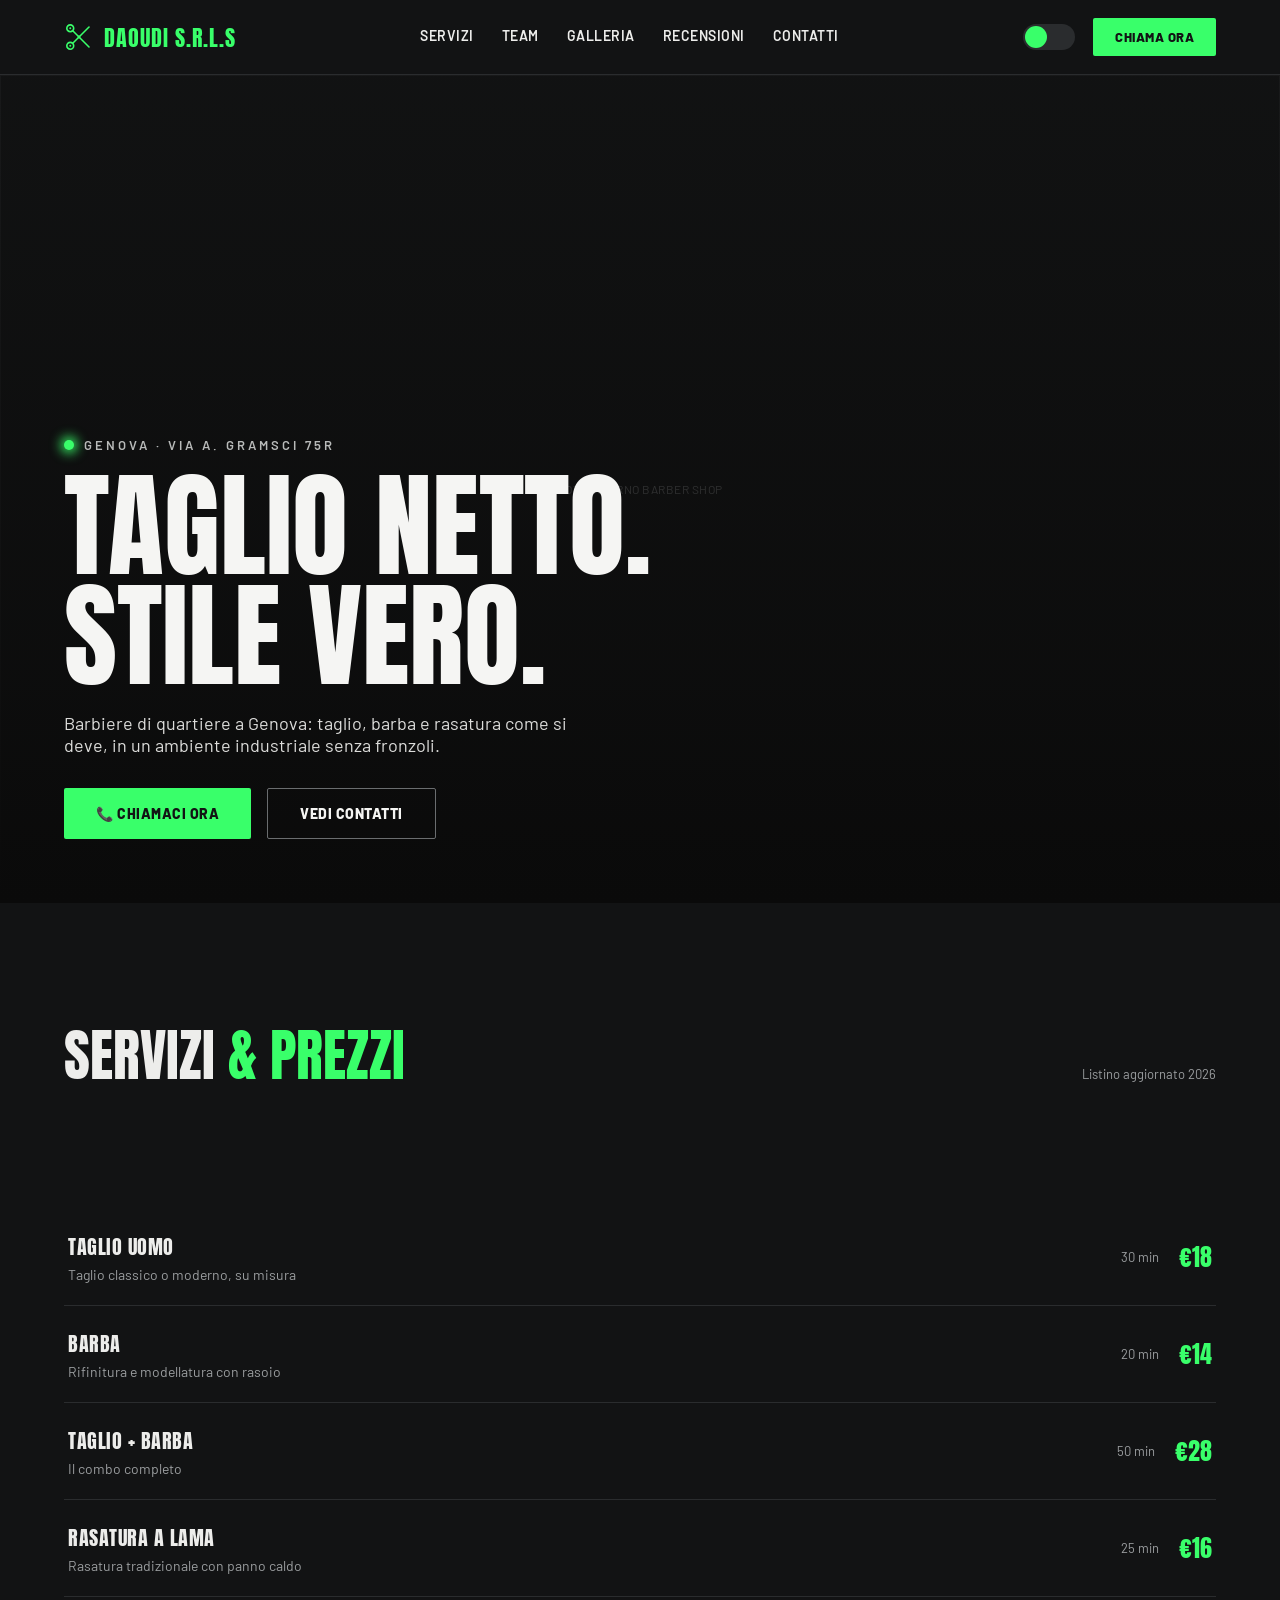
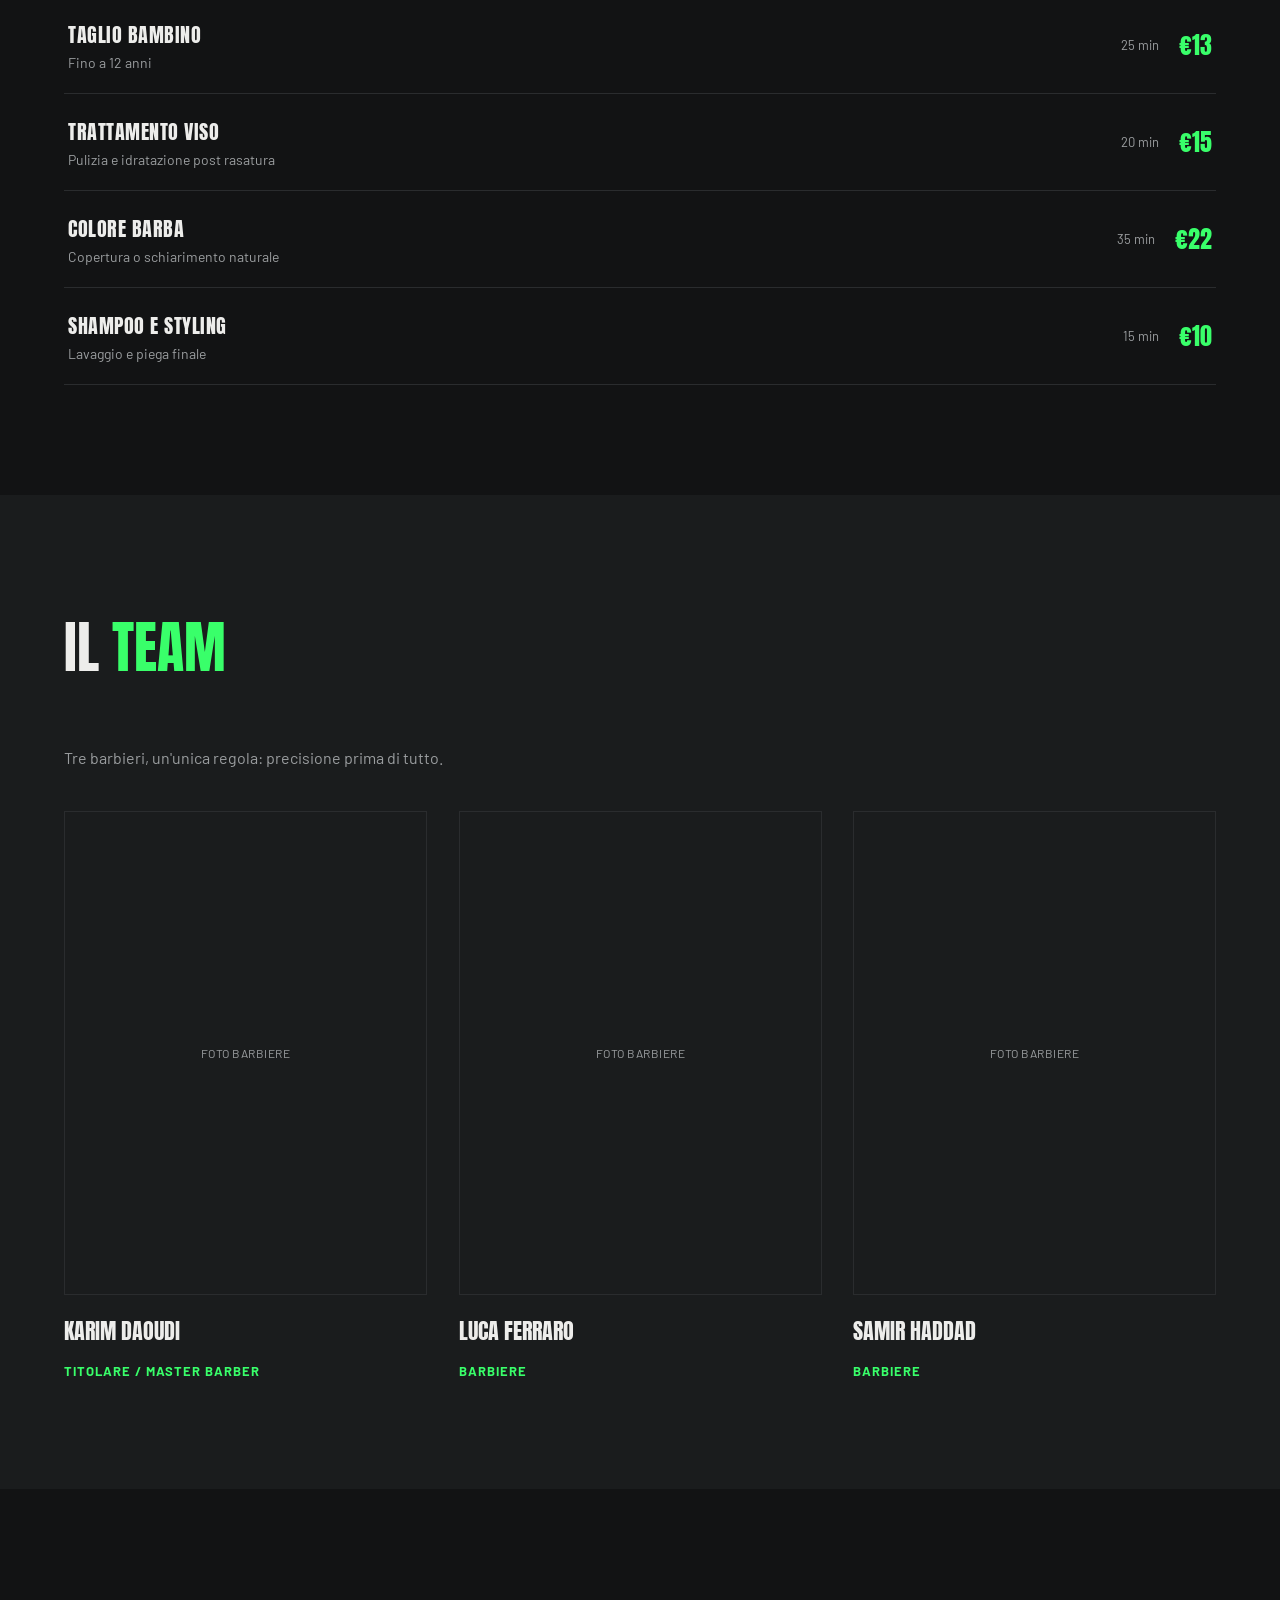
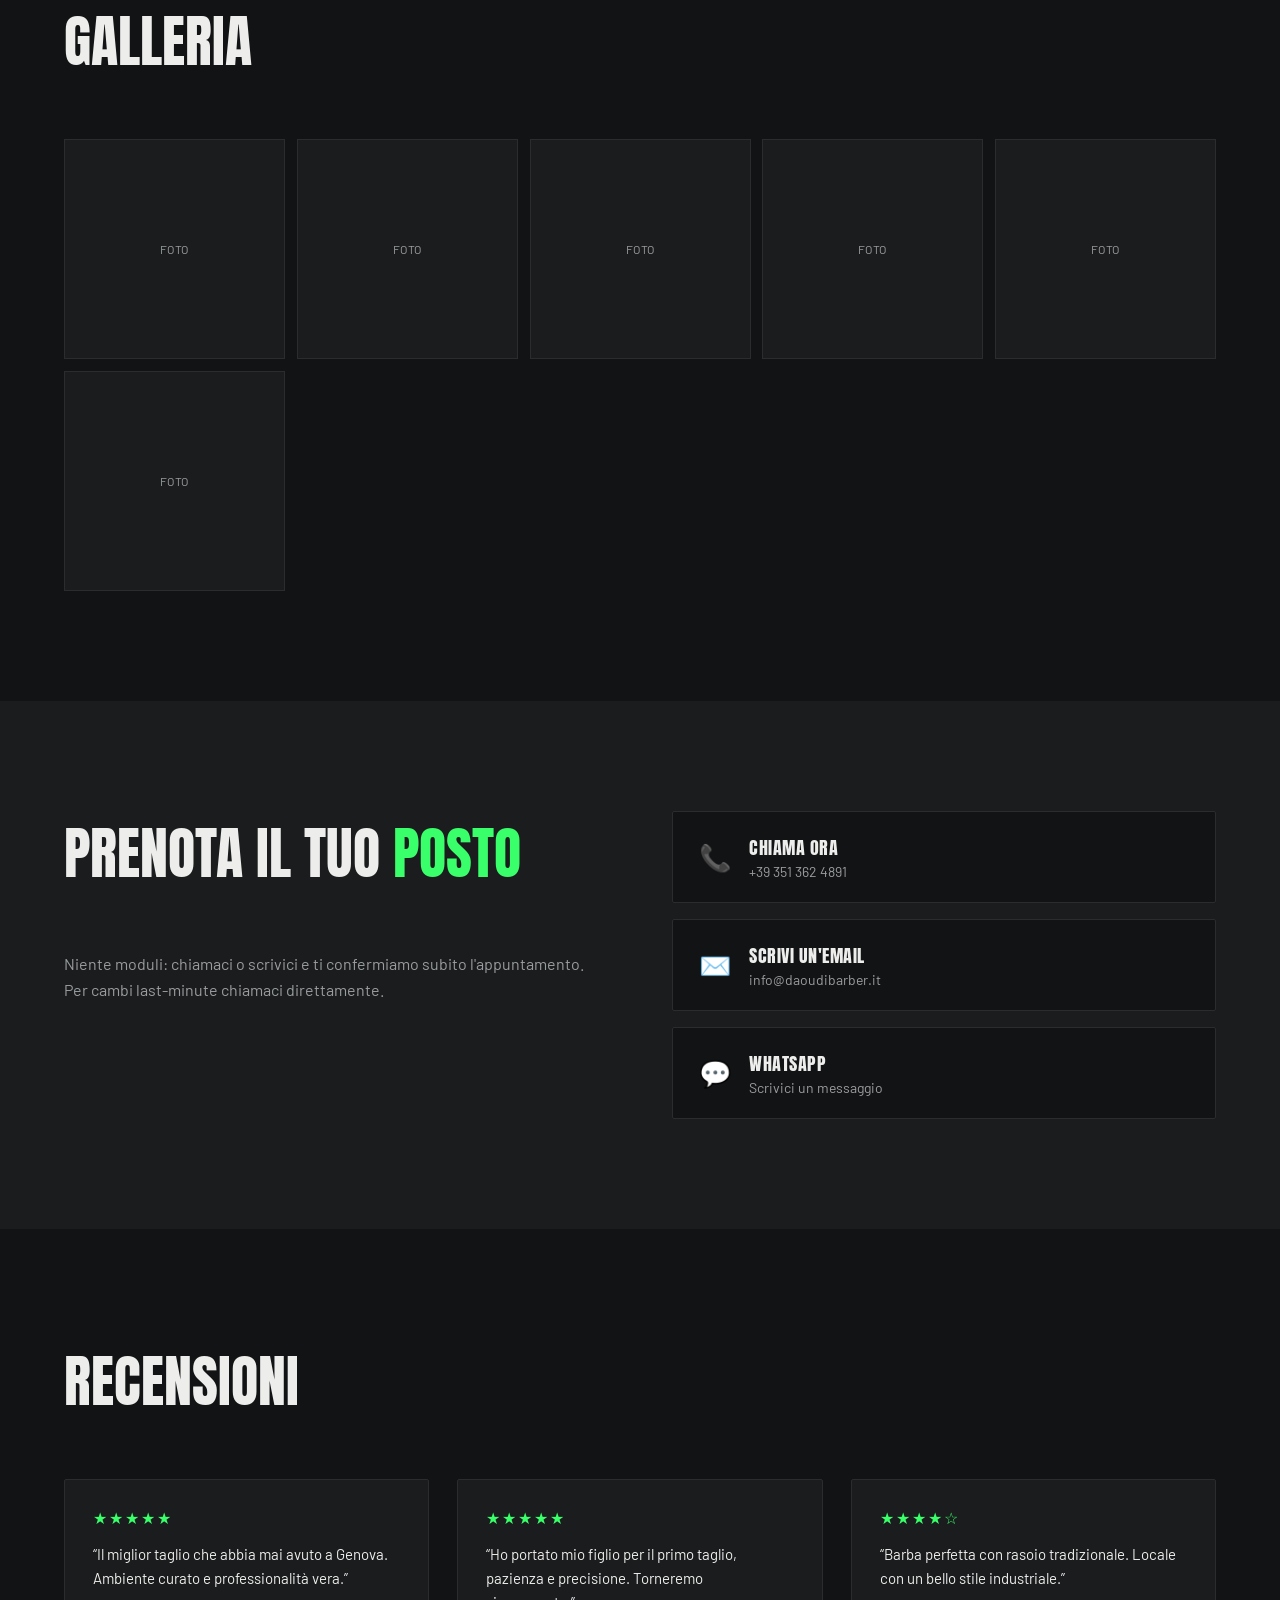
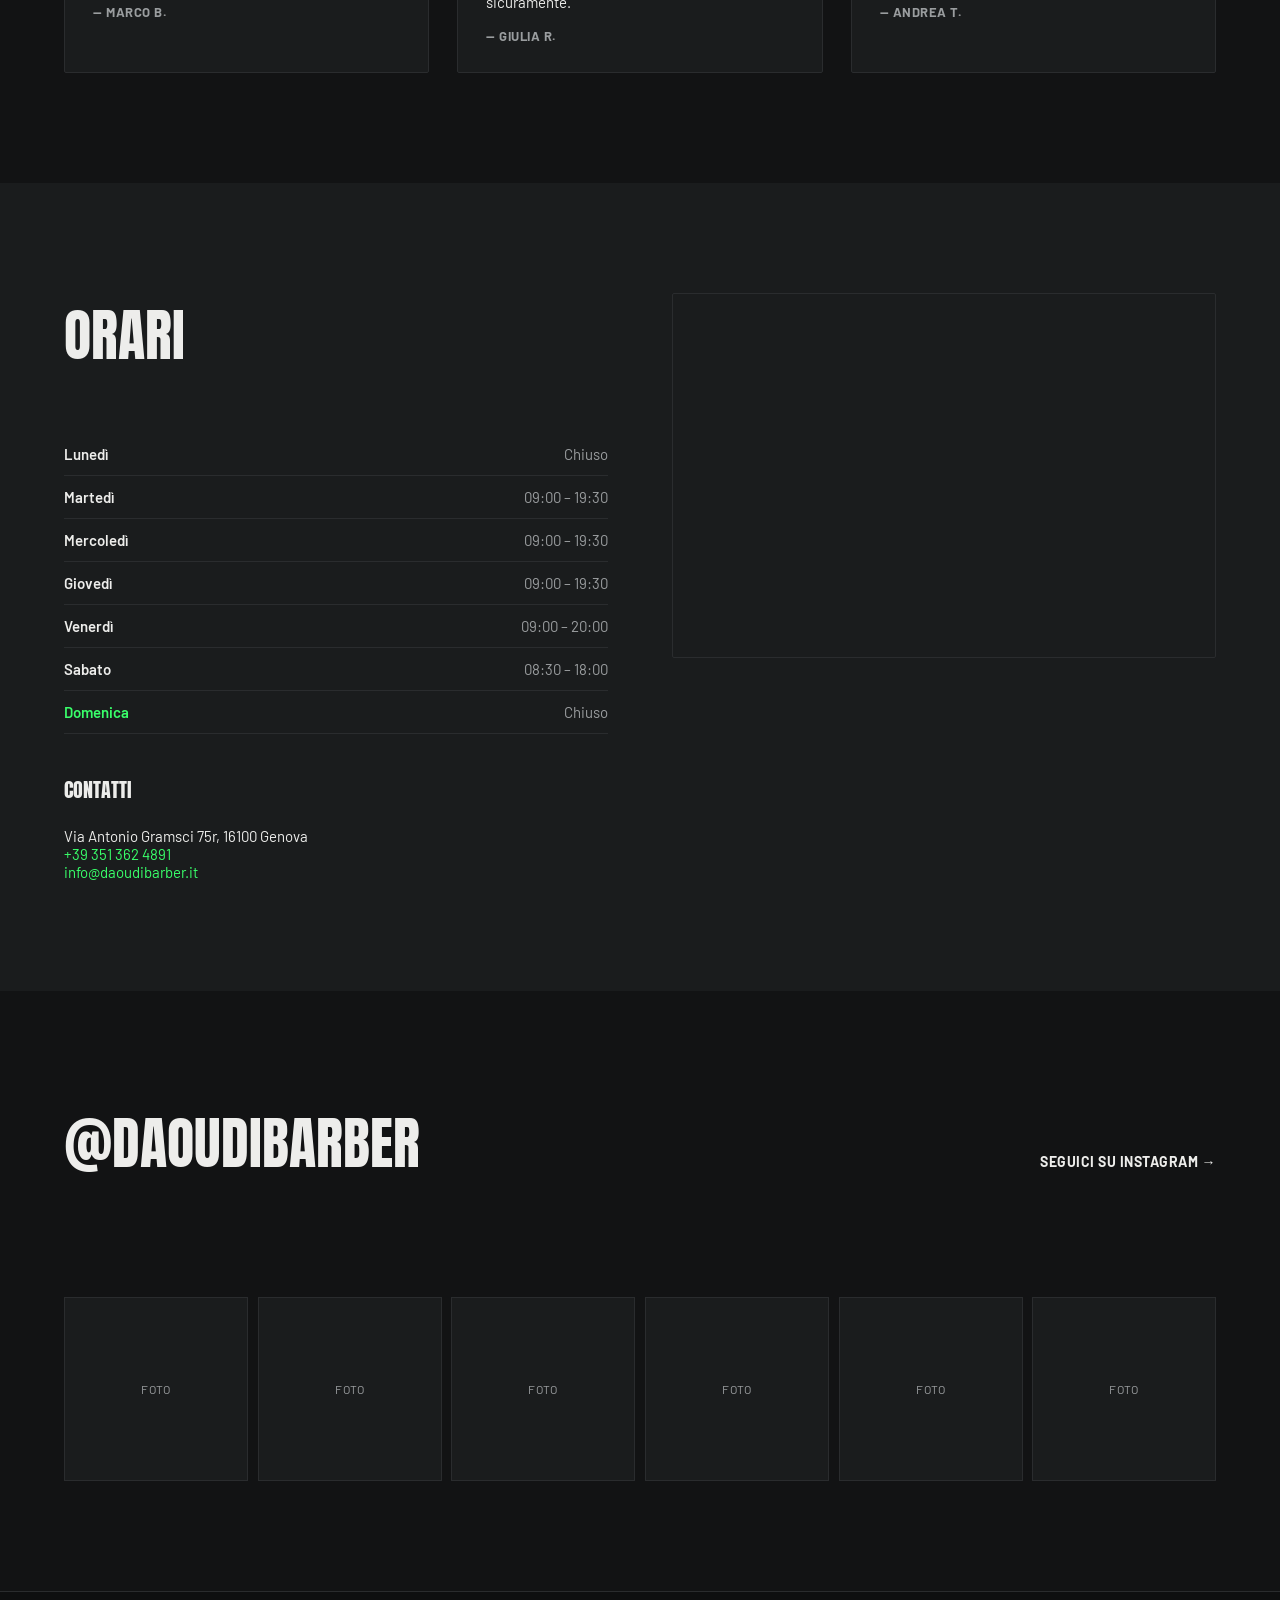
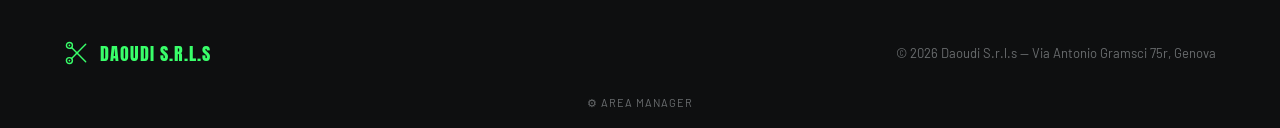
==== commit c14e9bb4: "Logo a forbici animato ed effetti/animazioni piu' ricchi - Nuovo logo con icona forbici SVG (nav + f" ====
--- a/index.html
+++ b/index.html
@@ -23,7 +23,22 @@
 
   <!-- NAV -->
   <header class="nav">
-    <a href="#top" class="logo">DAOUDI <span>S.R.L.S</span></a>
+    <a href="#top" class="logo" id="logo-nav">
+      <svg class="logo-scissors" viewBox="0 0 48 48" width="30" height="30" fill="none" xmlns="http://www.w3.org/2000/svg" aria-hidden="true">
+        <g class="blade blade-a">
+          <circle cx="10" cy="10" r="5.5" stroke="var(--accent)" stroke-width="2.6"/>
+          <circle cx="10" cy="10" r="1.6" fill="var(--accent)"/>
+          <line x1="14" y1="14" x2="40" y2="40" stroke="var(--accent)" stroke-width="2.6" stroke-linecap="round"/>
+        </g>
+        <g class="blade blade-b">
+          <circle cx="10" cy="38" r="5.5" stroke="var(--accent)" stroke-width="2.6"/>
+          <circle cx="10" cy="38" r="1.6" fill="var(--accent)"/>
+          <line x1="14" y1="34" x2="40" y2="8" stroke="var(--accent)" stroke-width="2.6" stroke-linecap="round"/>
+        </g>
+        <circle cx="24" cy="24" r="2.3" fill="var(--accent)" class="pivot"/>
+      </svg>
+      <span class="logo-text">DAOUDI <em>S.R.L.S</em></span>
+    </a>
     <nav class="nav-links" id="nav-links">
       <a href="#servizi">Servizi</a>
       <a href="#team">Team</a>
@@ -42,6 +57,7 @@
   <section class="hero" id="top">
     <div class="ph hero-bg" data-label="Foto interno barber shop" id="hero-bg-ph"><img src="img/hero.jpg" alt="Interno del barber shop" id="hero-bg-img" onerror="this.remove()"></div>
     <div class="hero-shade"></div>
+    <div class="hero-spotlight" id="hero-spotlight"></div>
     <div class="hero-content">
       <div class="hero-kicker reveal"><i class="dot"></i><span>Genova · Via A. Gramsci 75r</span></div>
       <h1 class="reveal" id="hero-title">Taglio netto.<br>Stile vero.</h1>
@@ -156,7 +172,22 @@
 
   <!-- FOOTER -->
   <footer class="footer">
-    <div class="logo">DAOUDI <span>S.R.L.S</span></div>
+    <div class="logo footer-logo">
+      <svg class="logo-scissors" viewBox="0 0 48 48" width="26" height="26" fill="none" xmlns="http://www.w3.org/2000/svg" aria-hidden="true">
+        <g class="blade blade-a">
+          <circle cx="10" cy="10" r="5.5" stroke="var(--accent)" stroke-width="2.6"/>
+          <circle cx="10" cy="10" r="1.6" fill="var(--accent)"/>
+          <line x1="14" y1="14" x2="40" y2="40" stroke="var(--accent)" stroke-width="2.6" stroke-linecap="round"/>
+        </g>
+        <g class="blade blade-b">
+          <circle cx="10" cy="38" r="5.5" stroke="var(--accent)" stroke-width="2.6"/>
+          <circle cx="10" cy="38" r="1.6" fill="var(--accent)"/>
+          <line x1="14" y1="34" x2="40" y2="8" stroke="var(--accent)" stroke-width="2.6" stroke-linecap="round"/>
+        </g>
+        <circle cx="24" cy="24" r="2.3" fill="var(--accent)" class="pivot"/>
+      </svg>
+      <span class="logo-text">DAOUDI <em>S.R.L.S</em></span>
+    </div>
     <div class="small">© <span id="year">2026</span> Daoudi S.r.l.s — Via Antonio Gramsci 75r, Genova</div>
   </footer>
   <div class="footer-admin-link">
--- a/style.css
+++ b/style.css
@@ -52,12 +52,19 @@
 }
 .btn:hover { transform:translateY(-2px); box-shadow:var(--shadow); }
 .btn:active { transform:scale(.97) translateY(0); }
+.btn .ripple {
+  position:absolute; border-radius:50%; background:rgba(255,255,255,.55);
+  transform:scale(0); animation:ripple .55s ease-out forwards; pointer-events:none;
+}
+[data-theme="light"] .btn-ghost .ripple, [data-theme="light"] .btn-dashed .ripple { background:rgba(0,0,0,.12); }
+@keyframes ripple { to { transform:scale(2.6); opacity:0; } }
 .btn-accent { background:var(--accent); color:var(--accent-ink); }
 .btn-accent:hover { color:var(--accent-ink); opacity:.92; }
 .btn-ghost { border:1px solid #6a6d6f; color:var(--hero-text); background:transparent; }
 [data-theme="light"] .btn-ghost { color:var(--text); border-color:#9a9794; }
 .btn-sm { padding:11px 22px; font-size:13px; }
 .btn-dashed {
+  position:relative; overflow:hidden;
   background:transparent; border:1px dashed var(--accent); color:var(--accent-text);
   padding:12px 20px; border-radius:var(--radius); cursor:pointer; font-weight:700;
   text-transform:uppercase; font-size:13px; margin-top:20px; transition:background .15s;
@@ -78,6 +85,8 @@
 .ph img { position:absolute; inset:0; width:100%; height:100%; object-fit:cover; transition:transform .5s ease; }
 .ph img:not([src]), .ph img[src=""] { display:none; }
 .gallery .ph:hover img, .ig .ph:hover img { transform:scale(1.07); }
+.tilt { transform:perspective(700px) rotateX(var(--rx,0)) rotateY(var(--ry,0)); transition:transform .15s ease; will-change:transform; }
+.tilt:not(:hover) { transition:transform .4s ease; }
 .hero-bg img { animation:kenburns 14s ease-out forwards; }
 
 .photo-edit-btn {
@@ -96,9 +105,25 @@
   position:sticky; top:0; z-index:50; display:flex; align-items:center;
   justify-content:space-between; gap:20px; padding:18px 5%;
   background:var(--bg); border-bottom:1px solid var(--border);
-}
-.logo { font-family:var(--font-head); font-weight:var(--font-head-weight); font-size:22px; letter-spacing:1px; color:var(--text); }
-.logo span { color:var(--accent-text); }
+  transition:padding .25s ease, box-shadow .25s ease;
+}
+.nav.scrolled { padding:11px 5%; box-shadow:var(--shadow); }
+.nav.scrolled .logo-scissors { transform:scale(.88); }
+.logo { display:flex; align-items:center; gap:10px; font-family:var(--font-head); font-weight:var(--font-head-weight); font-size:22px; letter-spacing:1px; color:var(--text); }
+.logo span, .logo em { color:var(--accent-text); font-style:normal; }
+.footer-logo { color:#ededeb; }
+.footer-logo em { color:var(--accent); }
+
+/* ---- Logo forbici animate ---- */
+.logo-scissors { flex:none; overflow:visible; }
+.logo-scissors .blade { transform-box:fill-box; transform-origin:24px 24px; transition:transform .3s cubic-bezier(.34,1.56,.64,1); }
+.logo-scissors .pivot { transition:r .3s ease; }
+.logo:hover .blade-a, .logo:focus-visible .blade-a { transform:rotate(16deg); }
+.logo:hover .blade-b, .logo:focus-visible .blade-b { transform:rotate(-16deg); }
+@keyframes snipA { 0%,100% { transform:rotate(0); } 45% { transform:rotate(20deg); } }
+@keyframes snipB { 0%,100% { transform:rotate(0); } 45% { transform:rotate(-20deg); } }
+.logo-scissors.intro .blade-a { animation:snipA .9s cubic-bezier(.34,1.56,.64,1) .5s; }
+.logo-scissors.intro .blade-b { animation:snipB .9s cubic-bezier(.34,1.56,.64,1) .5s; }
 .nav-links { display:flex; gap:28px; align-items:center; }
 .nav-links a {
   color:var(--text); font-size:14px; font-weight:600; text-transform:uppercase; letter-spacing:.5px;
@@ -134,6 +159,12 @@
 [data-theme="light"] .hero-shade {
   background:linear-gradient(180deg, rgba(20,20,18,.35) 0%, rgba(20,20,18,.75) 75%, rgba(20,20,18,.95) 100%);
 }
+.hero-spotlight {
+  position:absolute; inset:0; pointer-events:none; mix-blend-mode:soft-light; opacity:0;
+  background:radial-gradient(420px circle at var(--mx,50%) var(--my,30%), rgba(57,255,106,.5), transparent 70%);
+  transition:opacity .4s ease;
+}
+.hero:hover .hero-spotlight { opacity:1; }
 .hero-content {
   position:absolute; inset:0; display:flex; flex-direction:column; justify-content:flex-end;
   padding:0 5% 64px;
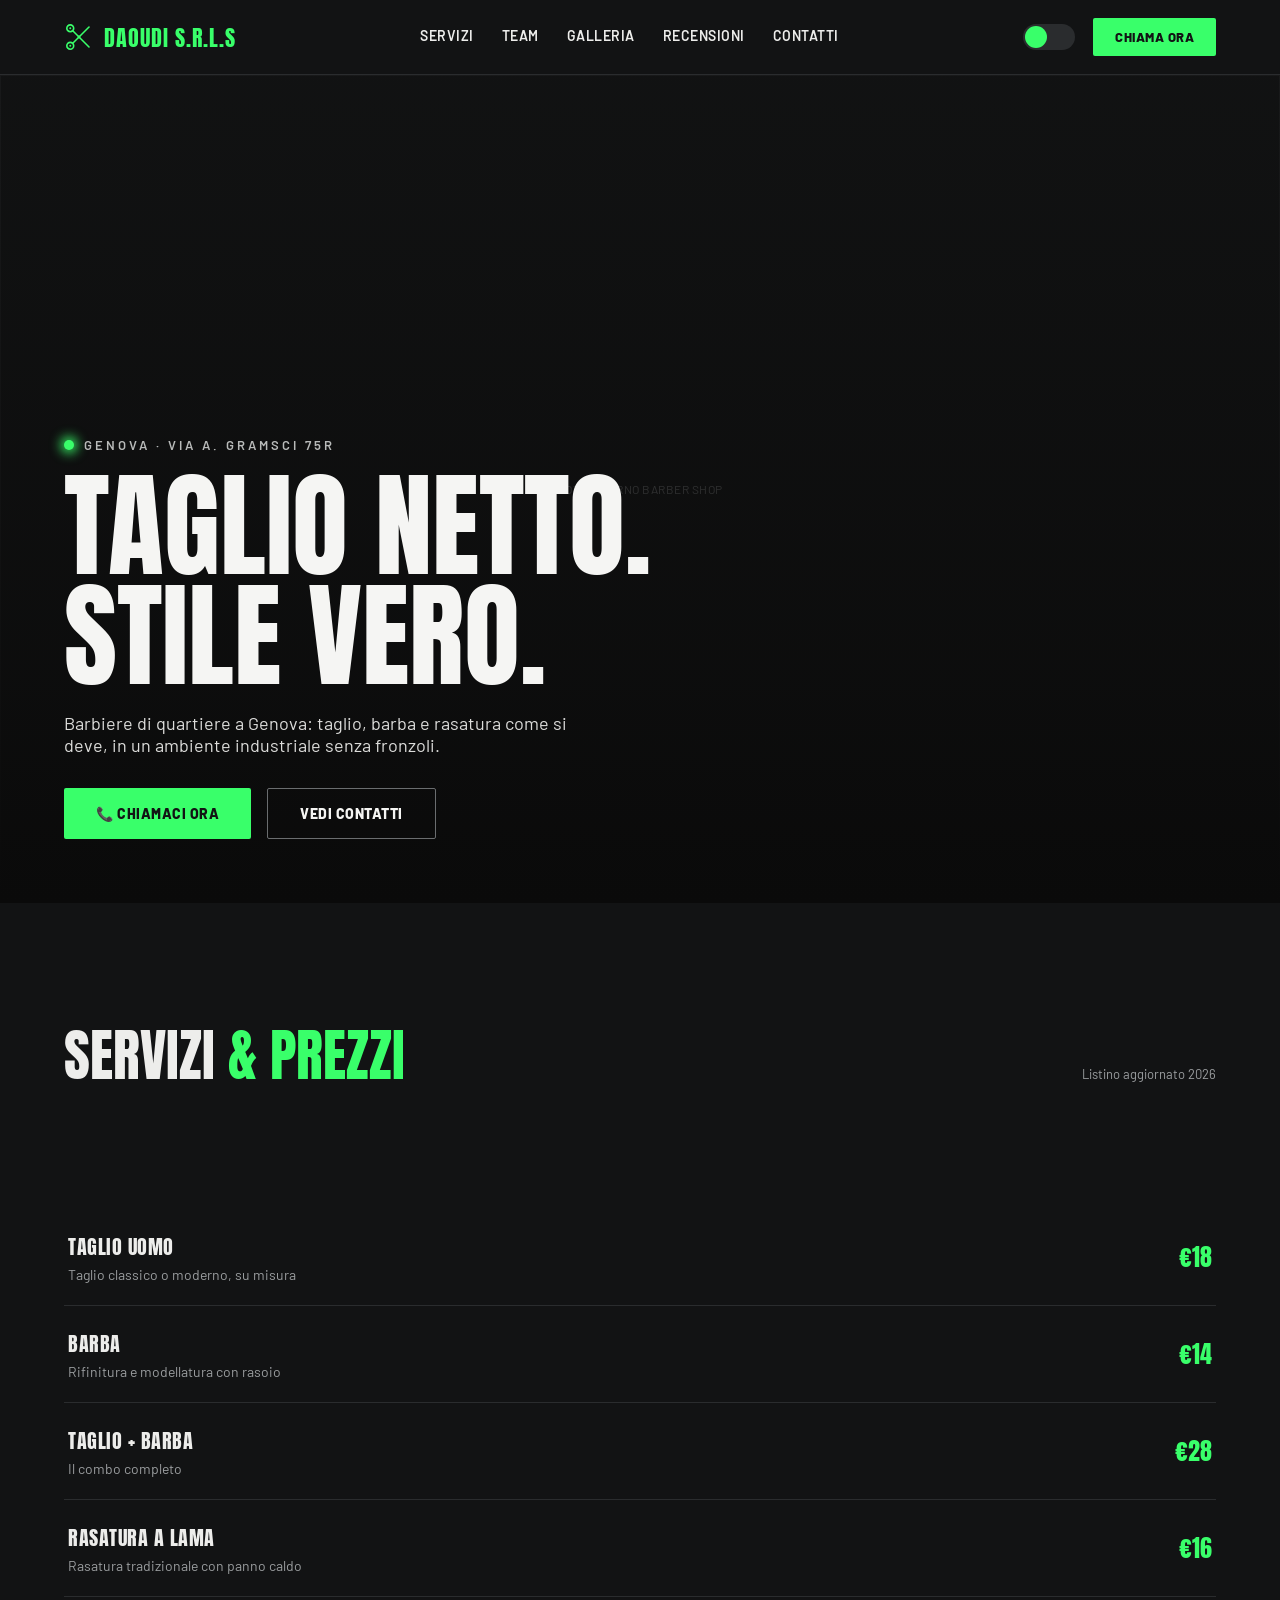
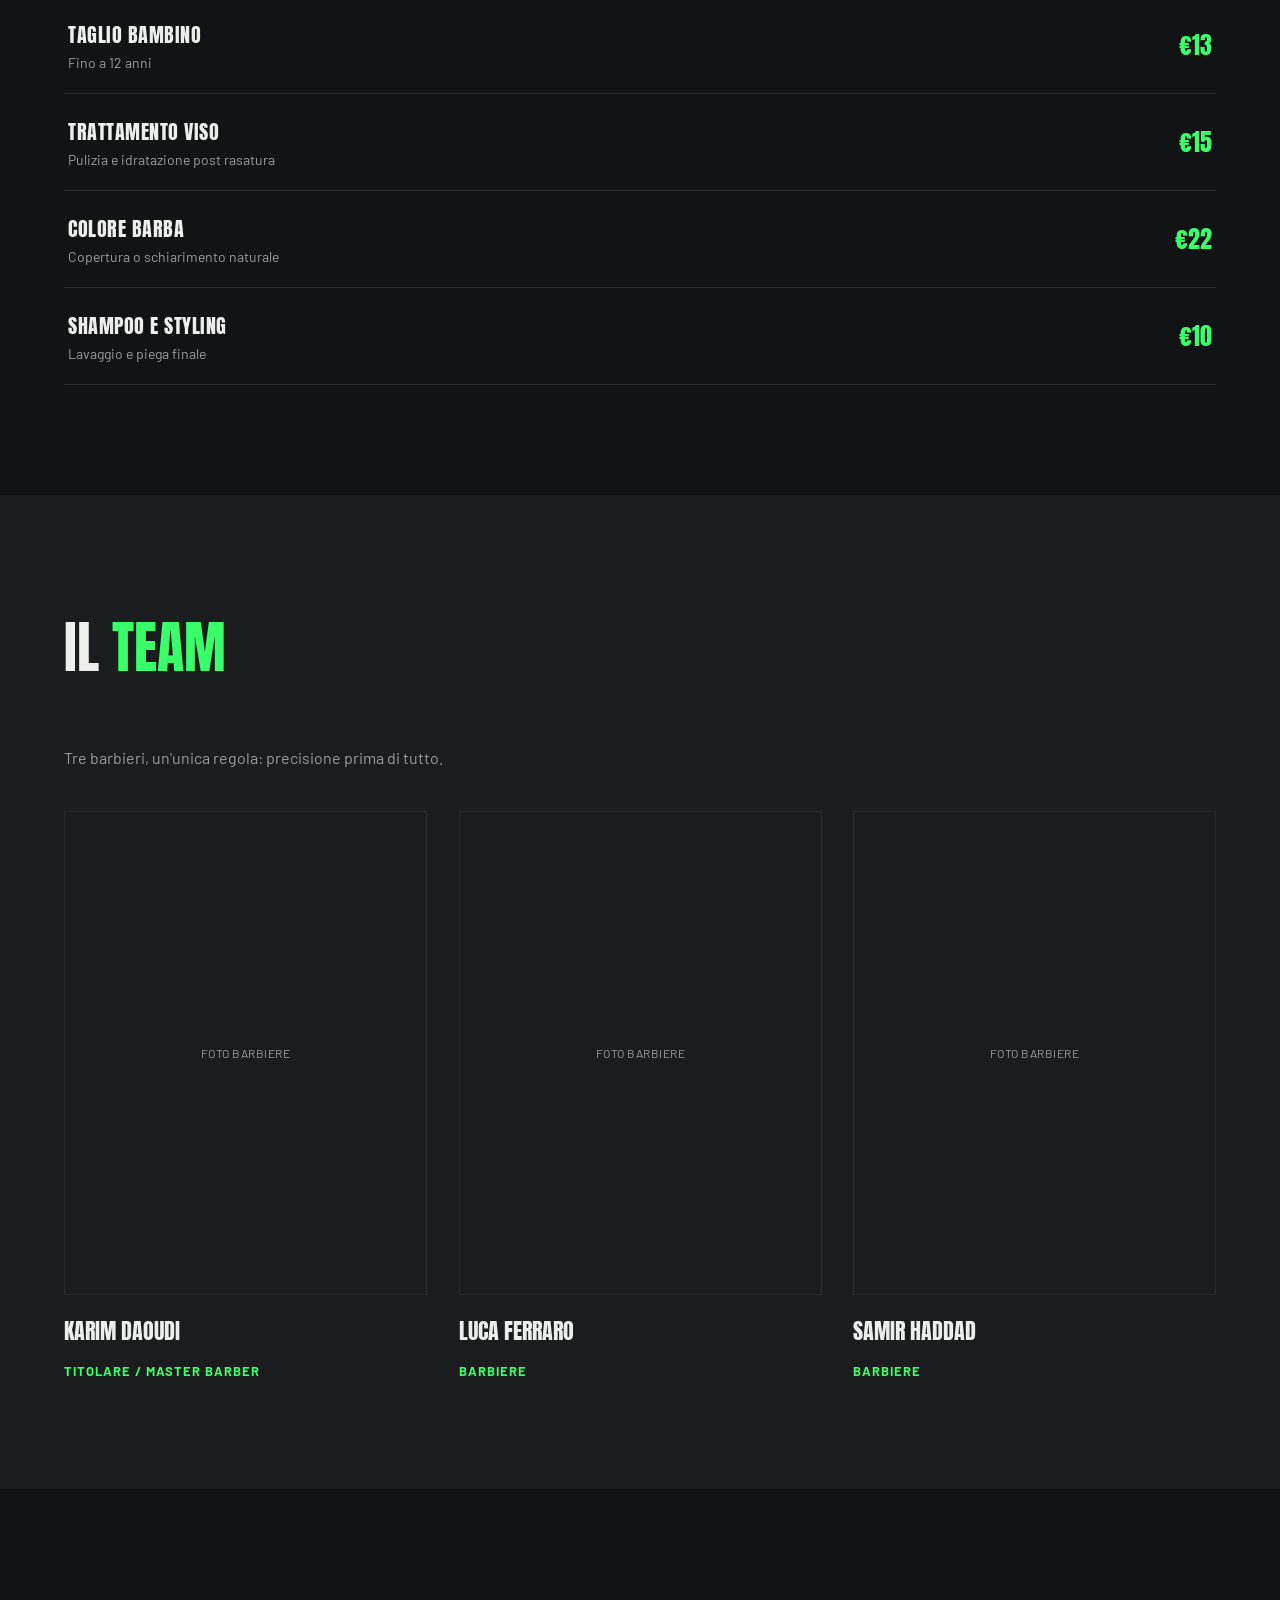
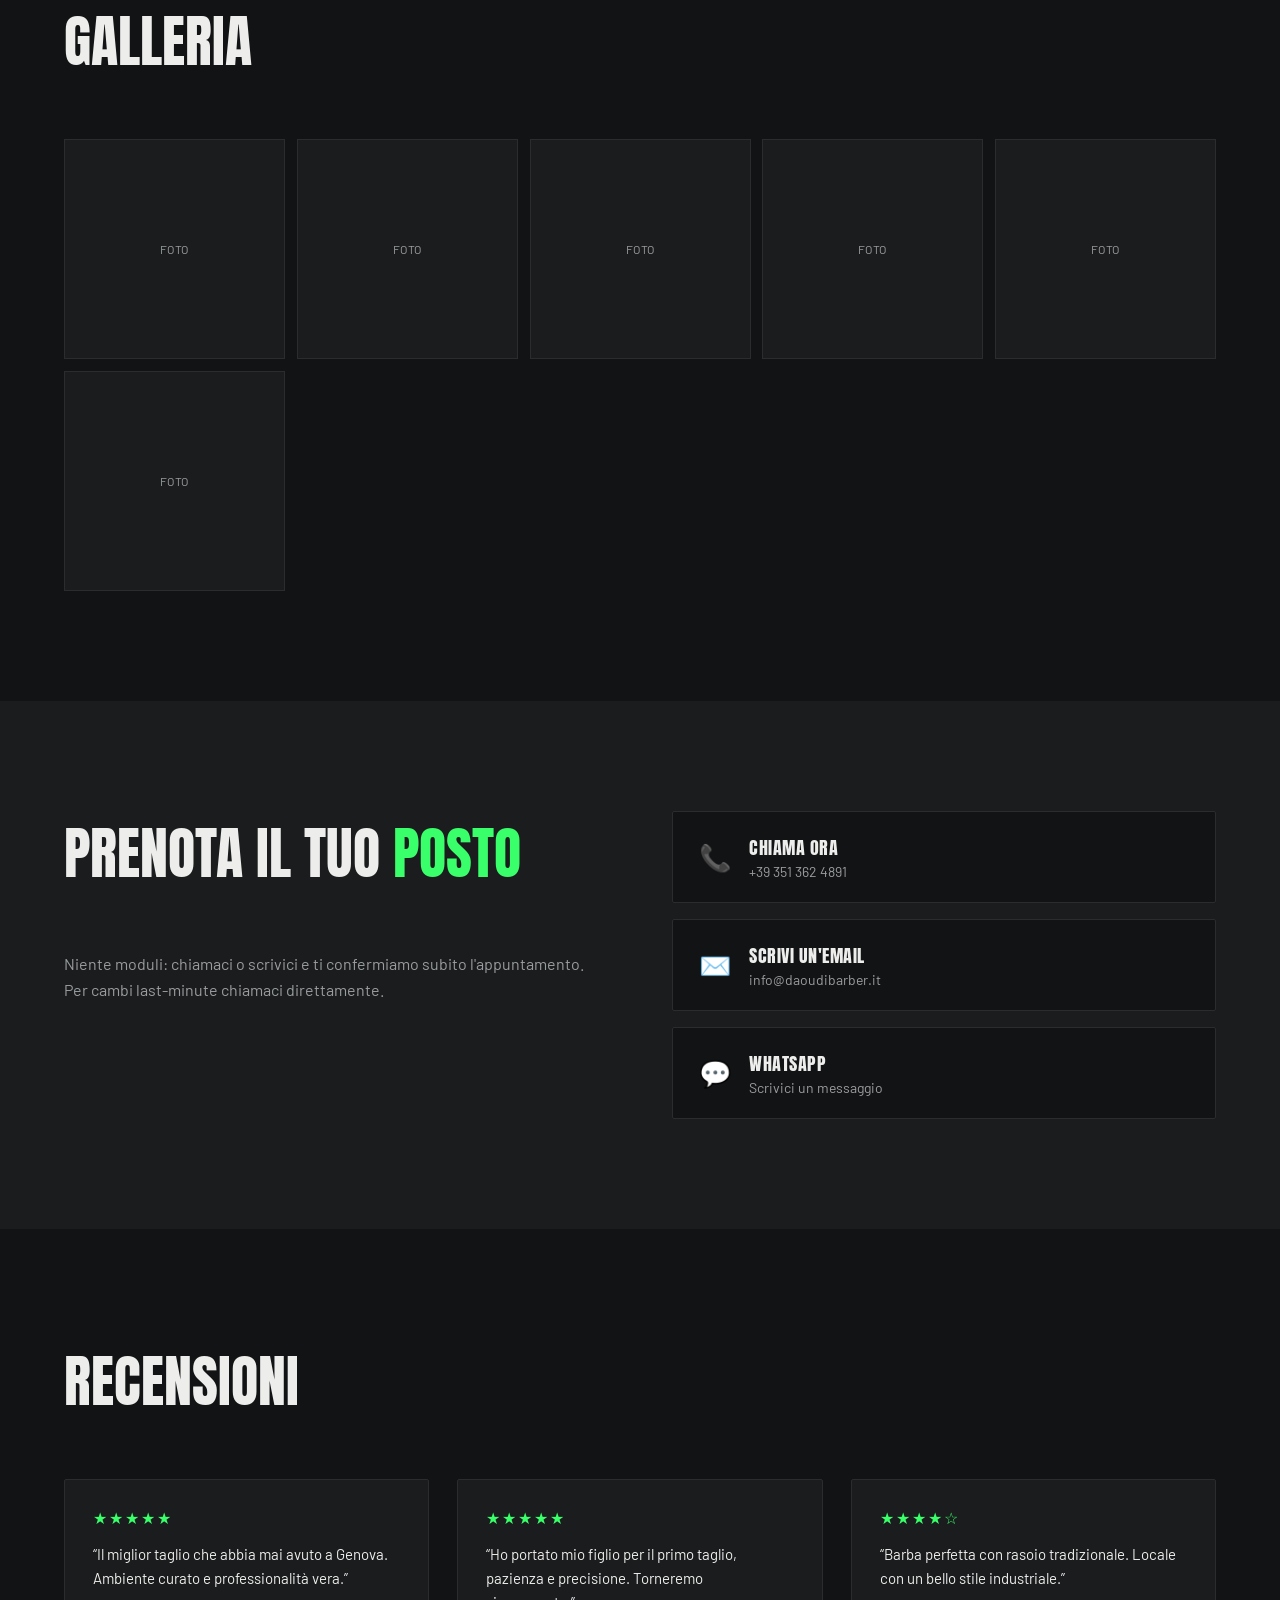
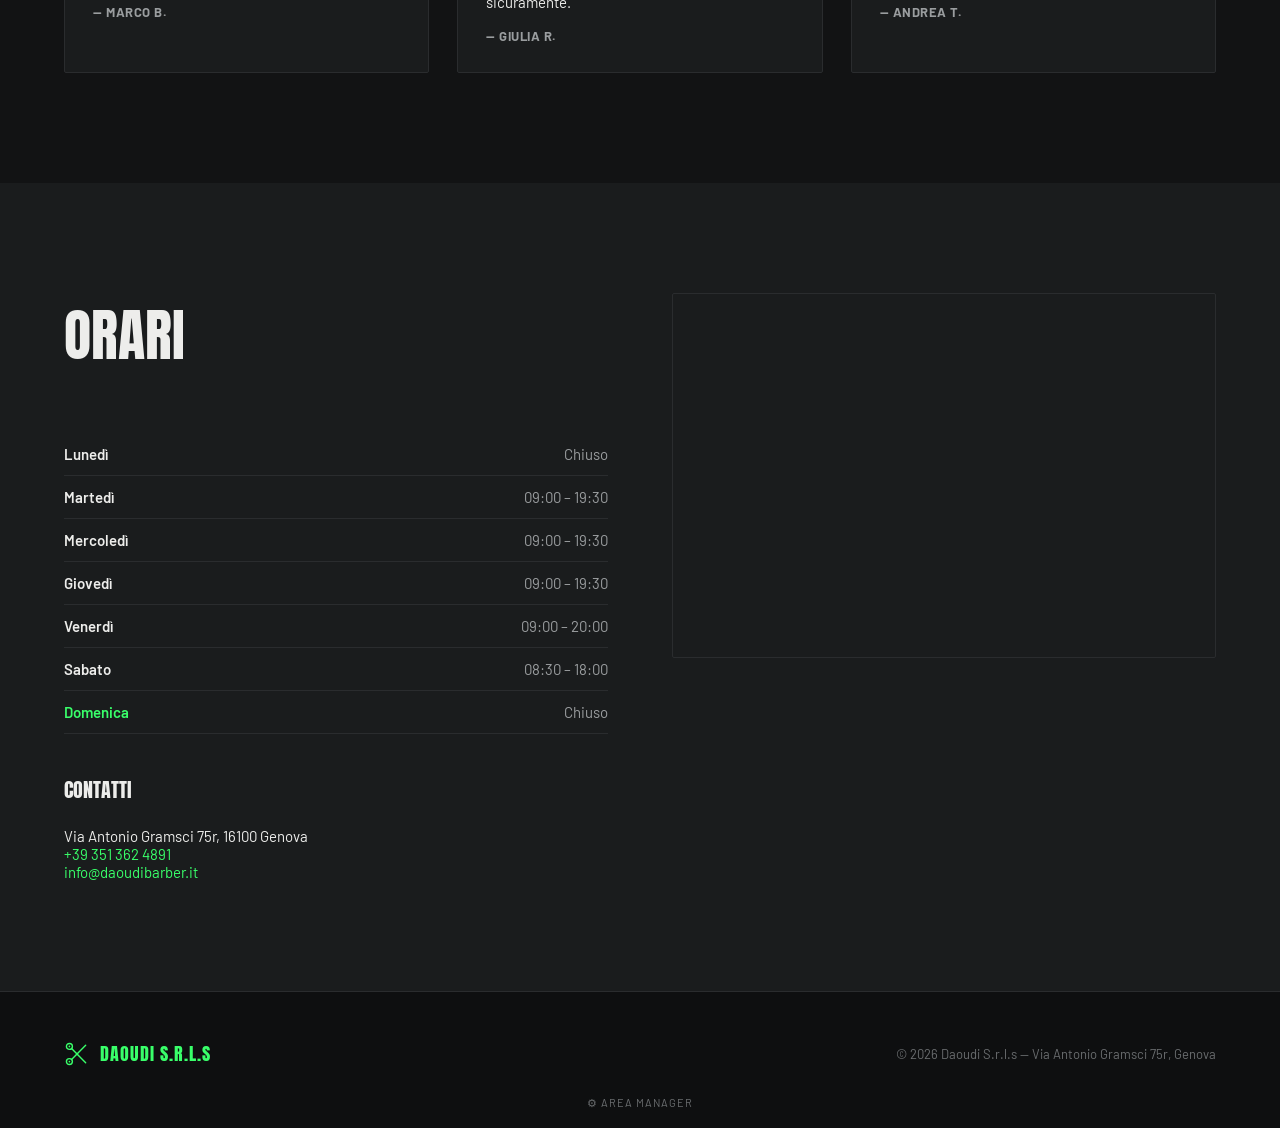
==== commit 5f142ed5: "Rimuovi la sezione Instagram dal sito Co-Authored-By: Claude Sonnet 5 <noreply@anthropic.com>" ====
--- a/index.html
+++ b/index.html
@@ -158,18 +158,6 @@
     </div>
   </section>
 
-  <!-- INSTAGRAM -->
-  <section class="section">
-    <div class="section-head reveal">
-      <h2>@daoudibarber</h2>
-      <a href="https://www.instagram.com/daoudibarber/" target="_blank" rel="noopener" class="link-strong">Seguici su Instagram →</a>
-    </div>
-    <div class="ig" id="ig-list"></div>
-    <div class="admin-only" data-admin hidden>
-      <button type="button" class="btn-dashed" id="add-ig">+ Aggiungi post</button>
-    </div>
-  </section>
-
   <!-- FOOTER -->
   <footer class="footer">
     <div class="logo footer-logo">
--- a/style.css
+++ b/style.css
@@ -84,7 +84,7 @@
 }
 .ph img { position:absolute; inset:0; width:100%; height:100%; object-fit:cover; transition:transform .5s ease; }
 .ph img:not([src]), .ph img[src=""] { display:none; }
-.gallery .ph:hover img, .ig .ph:hover img { transform:scale(1.07); }
+.gallery .ph:hover img { transform:scale(1.07); }
 .tilt { transform:perspective(700px) rotateX(var(--rx,0)) rotateY(var(--ry,0)); transition:transform .15s ease; will-change:transform; }
 .tilt:not(:hover) { transition:transform .4s ease; }
 .hero-bg img { animation:kenburns 14s ease-out forwards; }
@@ -202,7 +202,7 @@
 .svc-meta { display:flex; align-items:center; gap:20px; white-space:nowrap; }
 .svc-meta span { color:var(--muted); font-size:13px; }
 .svc-meta strong { font-family:var(--font-head); font-weight:var(--font-head-weight); font-size:24px; color:var(--accent-text); }
-.svc-edit-row { display:grid; grid-template-columns:1.4fr 2fr .8fr .8fr auto; gap:10px; align-items:center; padding:14px 0; border-bottom:1px solid var(--border); width:100%; }
+.svc-edit-row { display:grid; grid-template-columns:1.4fr 2fr .8fr auto; gap:10px; align-items:center; padding:14px 0; border-bottom:1px solid var(--border); width:100%; }
 
 /* ===== Team ===== */
 .team { display:grid; grid-template-columns:repeat(auto-fit,minmax(240px,1fr)); gap:32px; }
@@ -214,8 +214,6 @@
 
 /* ===== Gallery / Instagram ===== */
 .gallery { display:grid; grid-template-columns:repeat(auto-fit,minmax(200px,1fr)); grid-auto-rows:220px; gap:12px; }
-.ig { display:grid; grid-template-columns:repeat(auto-fit,minmax(130px,1fr)); gap:10px; }
-.ig .ph { aspect-ratio:1/1; }
 .link-strong { font-size:14px; font-weight:700; text-transform:uppercase; letter-spacing:.5px; color:var(--text); }
 .link-strong:hover { color:var(--accent-text); }
 
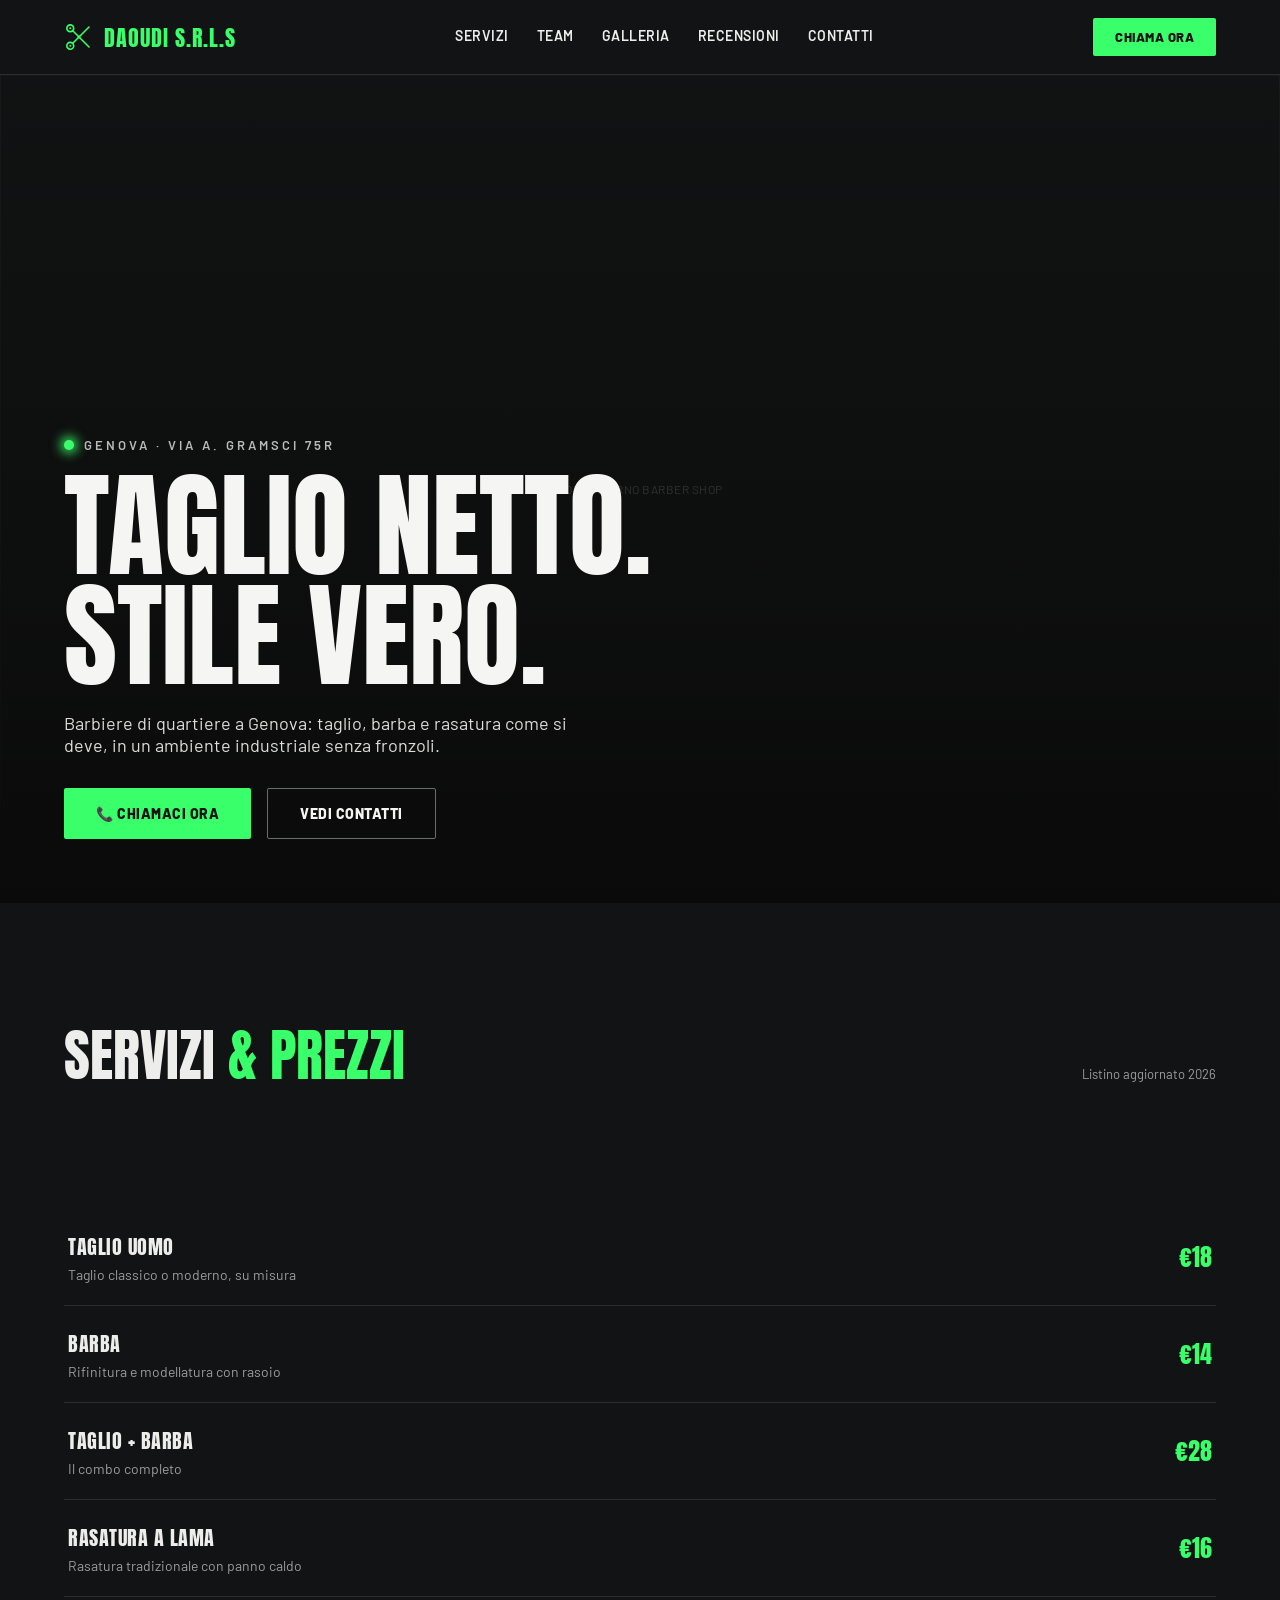
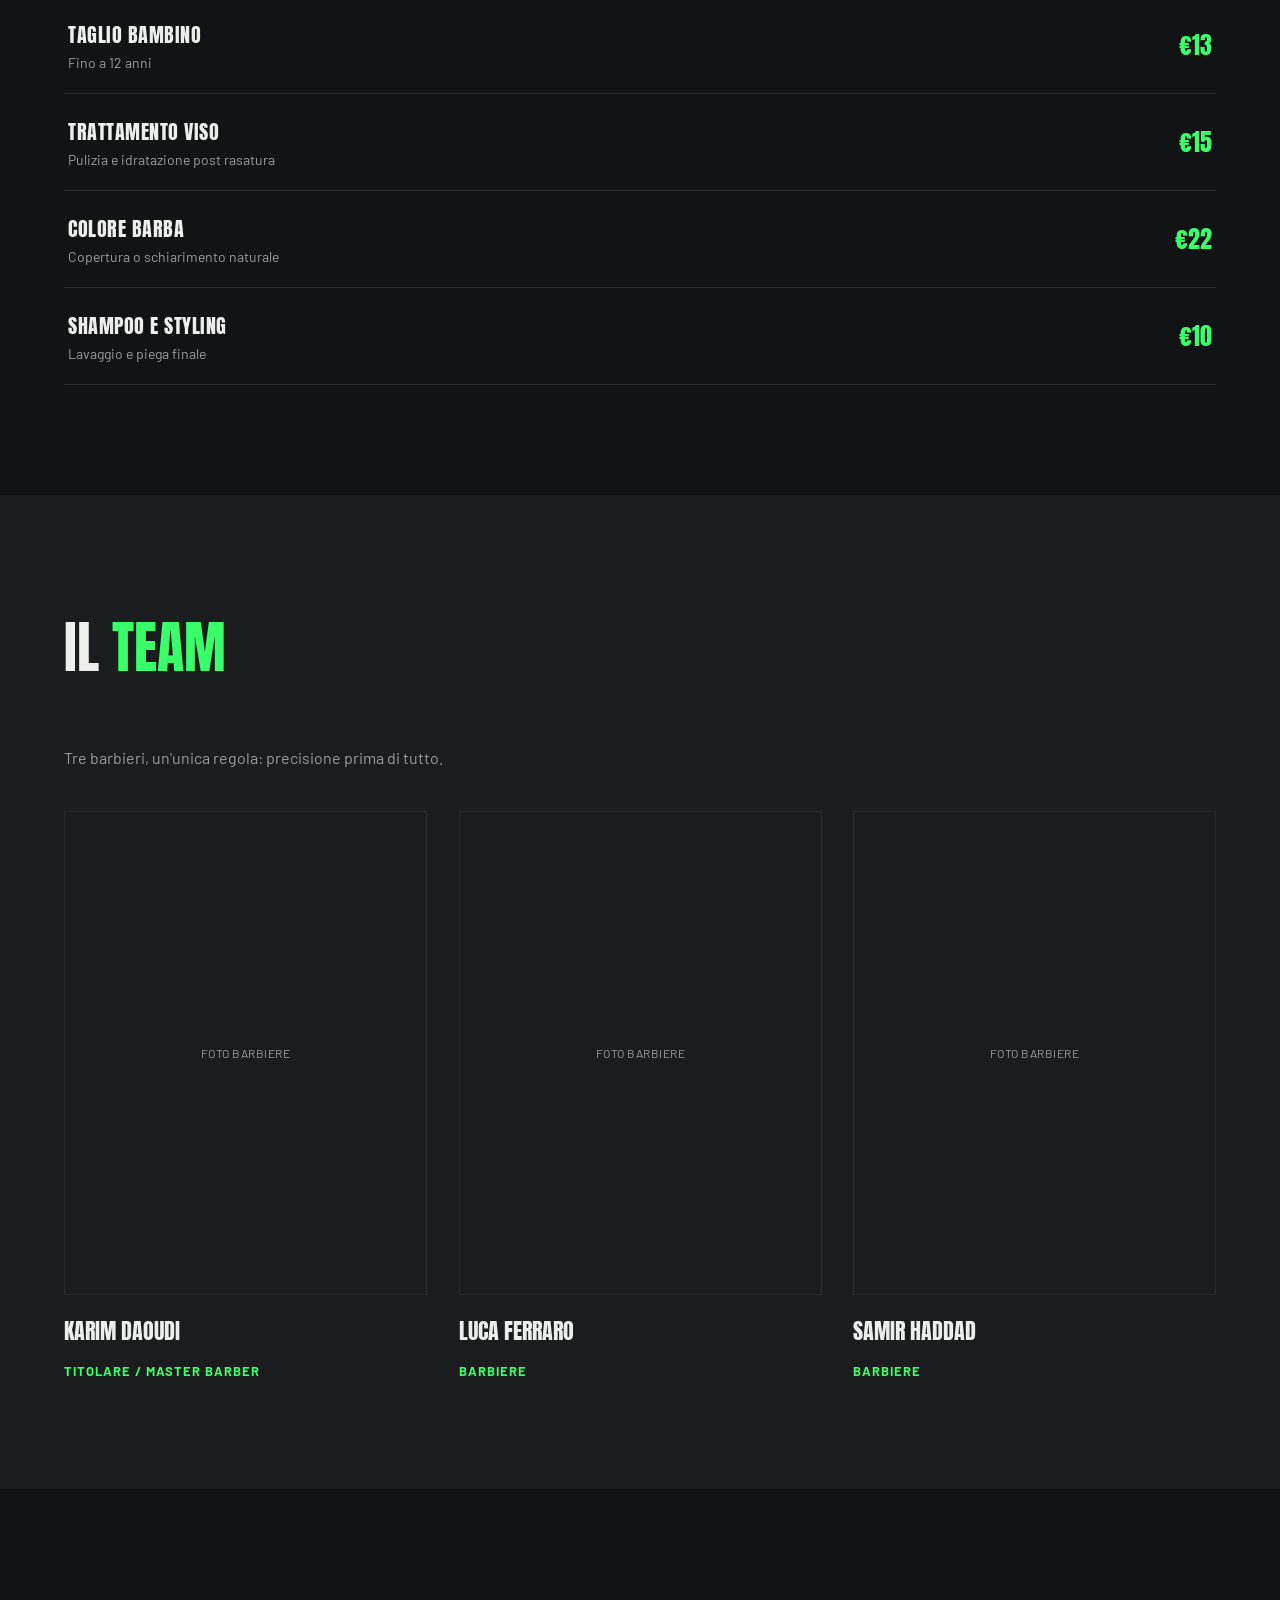
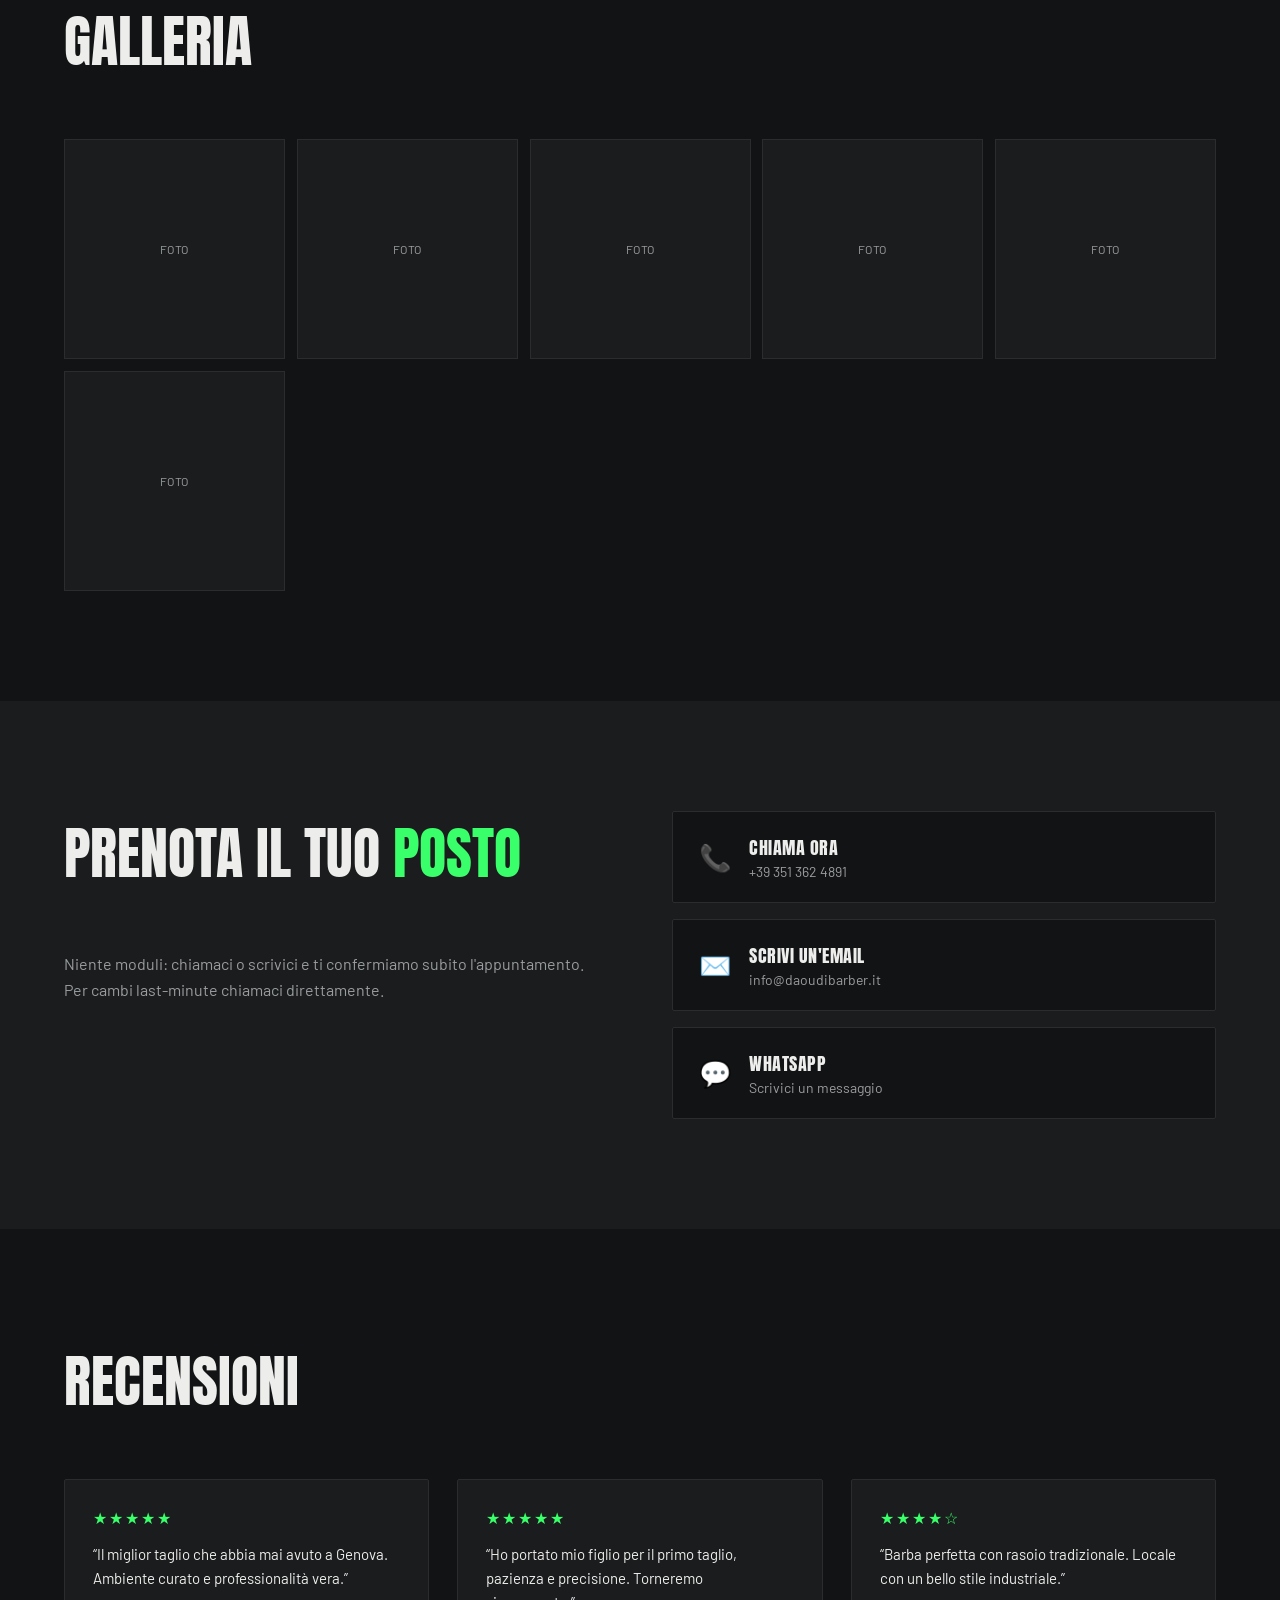
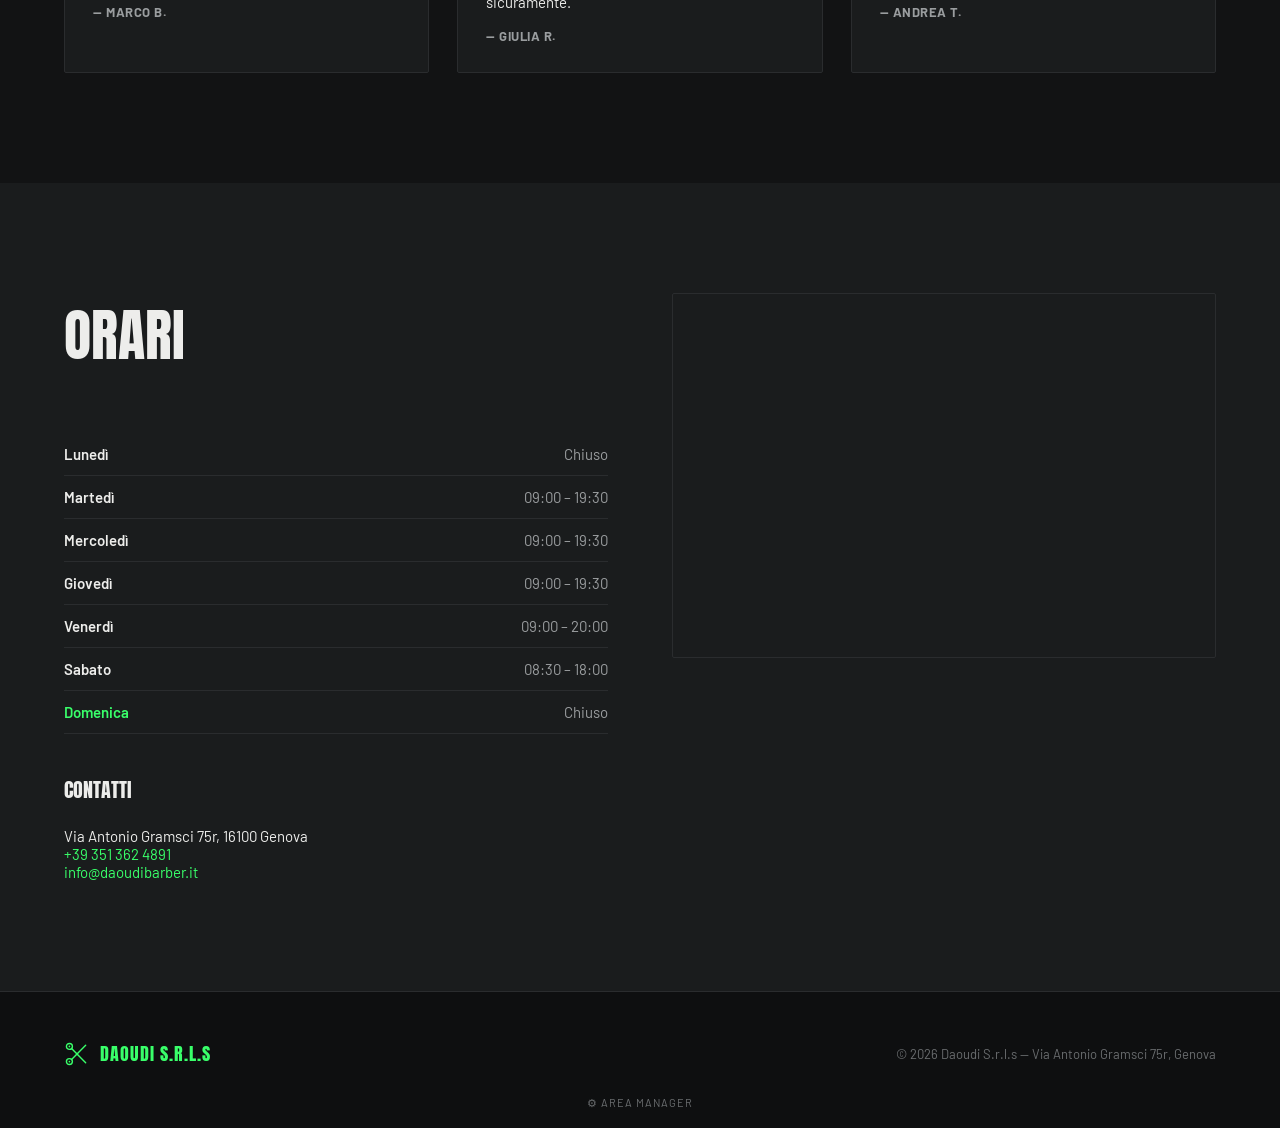
==== commit 98229780: "Rimuovi l'interruttore tema chiaro/scuro, il sito resta solo dark Co-Authored-By: Claude Sonnet 5 <n" ====
--- a/index.html
+++ b/index.html
@@ -9,9 +9,6 @@
   <link rel="preconnect" href="https://fonts.gstatic.com" crossorigin>
   <link href="https://fonts.googleapis.com/css2?family=Anton&family=Barlow:wght@400;500;600;700;800&display=swap" rel="stylesheet">
   <link rel="stylesheet" href="style.css">
-  <script>
-    try { var t = localStorage.getItem("daoudi-theme"); if (t) document.documentElement.dataset.theme = t; } catch (e) {}
-  </script>
 </head>
 <body>
 
@@ -47,7 +44,6 @@
       <a href="#contatti">Contatti</a>
     </nav>
     <div class="nav-actions">
-      <button class="theme-toggle" id="theme-toggle" type="button" aria-label="Cambia tema" title="Cambia tema"><span></span></button>
       <a href="tel:+393513624891" class="btn btn-accent btn-sm" id="nav-call">Chiama ora</a>
       <button class="burger" id="burger" type="button" aria-label="Apri menu" aria-expanded="false"><span></span><span></span><span></span></button>
     </div>
--- a/style.css
+++ b/style.css
@@ -1,18 +1,11 @@
-/* ===== Theme tokens ===== */
-:root,
-:root[data-theme="dark"] {
+/* ===== Theme tokens (solo tema scuro) ===== */
+:root {
   --bg:#121314; --bg-alt:#1a1c1d; --text:#ededeb; --muted:#9a9d9f;
   --border:#2a2c2e; --input-bg:#1f2123;
   --accent:#39ff6a; --accent-text:#39ff6a; --accent-ink:#121314;
   --font-head:'Anton',sans-serif; --font-head-weight:400; --radius:2px;
   --hero-text:#f5f5f3; --hero-muted:#dcdcda;
   --shadow: 0 10px 30px rgba(0,0,0,.35);
-}
-:root[data-theme="light"] {
-  --bg:#f2f1ee; --bg-alt:#e8e6e1; --text:#1c1d1e; --muted:#5c5f61;
-  --border:#d6d3cd; --input-bg:#ffffff;
-  --accent:#39ff6a; --accent-text:#1f8f41; --accent-ink:#ffffff;
-  --shadow: 0 10px 30px rgba(0,0,0,.12);
 }
 
 * { box-sizing:border-box; }
@@ -56,12 +49,10 @@
   position:absolute; border-radius:50%; background:rgba(255,255,255,.55);
   transform:scale(0); animation:ripple .55s ease-out forwards; pointer-events:none;
 }
-[data-theme="light"] .btn-ghost .ripple, [data-theme="light"] .btn-dashed .ripple { background:rgba(0,0,0,.12); }
 @keyframes ripple { to { transform:scale(2.6); opacity:0; } }
 .btn-accent { background:var(--accent); color:var(--accent-ink); }
 .btn-accent:hover { color:var(--accent-ink); opacity:.92; }
 .btn-ghost { border:1px solid #6a6d6f; color:var(--hero-text); background:transparent; }
-[data-theme="light"] .btn-ghost { color:var(--text); border-color:#9a9794; }
 .btn-sm { padding:11px 22px; font-size:13px; }
 .btn-dashed {
   position:relative; overflow:hidden;
@@ -136,16 +127,6 @@
 .nav-links a:hover::after { width:100%; }
 .nav-actions { display:flex; align-items:center; gap:18px; }
 
-.theme-toggle {
-  width:52px; height:26px; border-radius:13px; background:var(--border);
-  position:relative; border:none; cursor:pointer; padding:0; flex:none;
-}
-.theme-toggle span {
-  position:absolute; top:2px; left:2px; width:22px; height:22px; border-radius:50%;
-  background:var(--accent); transition:left .2s ease;
-}
-[data-theme="light"] .theme-toggle span { left:28px; }
-
 .burger { display:none; flex-direction:column; justify-content:center; gap:5px; width:30px; height:30px; background:none; border:none; cursor:pointer; padding:0; }
 .burger span { display:block; height:2px; background:var(--text); border-radius:1px; transition:transform .2s, opacity .2s; }
 
@@ -155,9 +136,6 @@
 .hero-shade {
   position:absolute; inset:0; pointer-events:none;
   background:linear-gradient(180deg, rgba(10,10,10,.55) 0%, rgba(10,10,10,.85) 75%, rgba(10,10,10,1) 100%);
-}
-[data-theme="light"] .hero-shade {
-  background:linear-gradient(180deg, rgba(20,20,18,.35) 0%, rgba(20,20,18,.75) 75%, rgba(20,20,18,.95) 100%);
 }
 .hero-spotlight {
   position:absolute; inset:0; pointer-events:none; mix-blend-mode:soft-light; opacity:0;
@@ -250,7 +228,7 @@
 .hours li.today > span:first-child, .hours li.today > strong:first-child { color:var(--accent-text); }
 .map { min-height:360px; border:1px solid var(--border); border-radius:var(--radius); overflow:hidden; }
 .map iframe { width:100%; height:100%; min-height:360px; border:0; }
-[data-theme="dark"] .map iframe { filter:invert(0.92) hue-rotate(180deg) brightness(0.95) contrast(0.9); }
+.map iframe { filter:invert(0.92) hue-rotate(180deg) brightness(0.95) contrast(0.9); }
 
 /* ===== Footer ===== */
 .footer {
